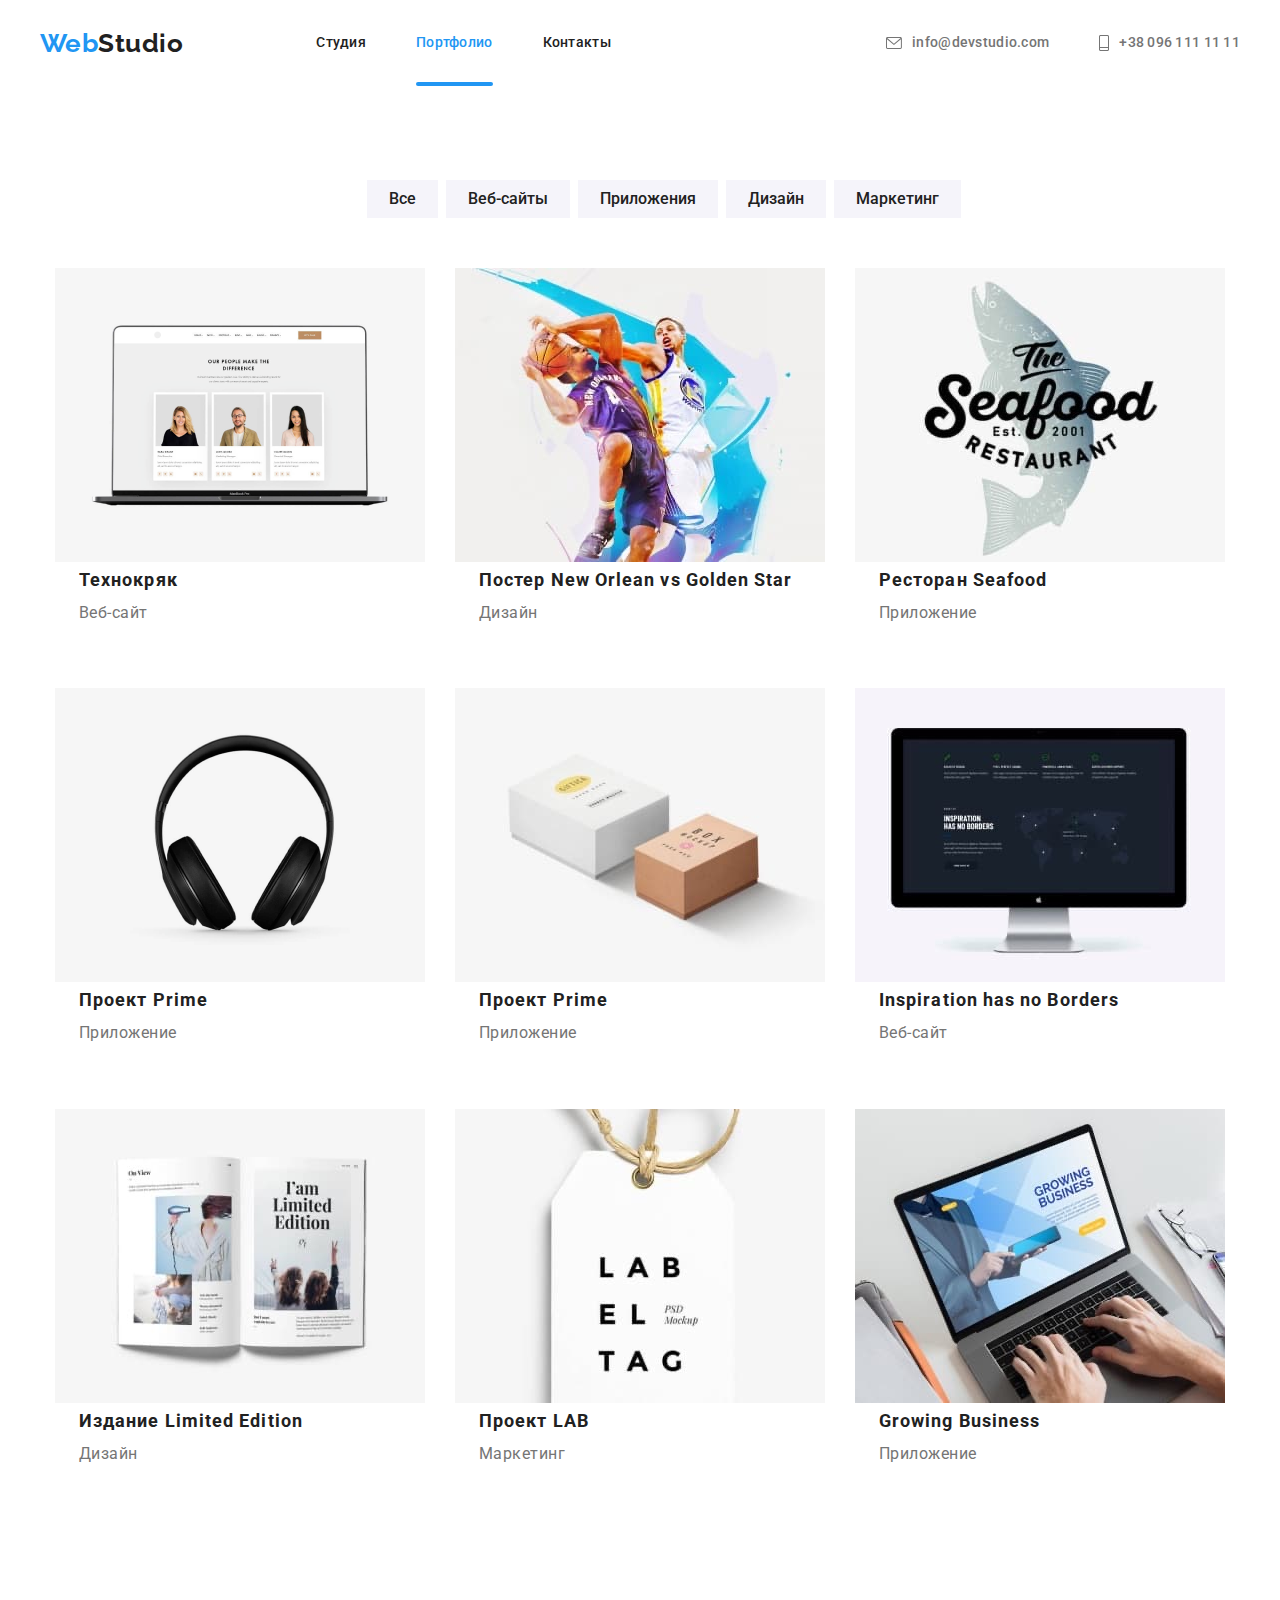
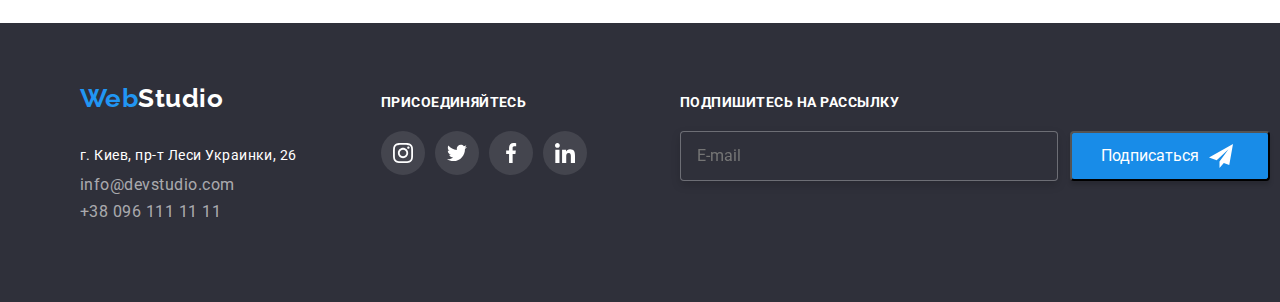
==== portfolio.html @ e6d057d1 "перенесла файлы предыдущей работы" ====
<!DOCTYPE html>
<html lang="ru">
  <head>
    <meta charset="UTF-8" />
    <meta name="viewport" content="width=device-width, initial-scale=1.0" />
    <title>Портфолио</title>
    <link
      href="https://fonts.googleapis.com/css2?family=Raleway&family=Roboto:wght@400;500;700;900&display=swap"
      rel="stylesheet"
    />
    <link rel="stylesheet" href="./css/normalize.css" />
    <link rel="stylesheet" href="./css/style.css" />
  </head>
  <body>
    <!-- Header -->
    <header class="page-header">
      <div class="conteiner">
        <nav class="flexbox">
          <a href="./index.html" class="logo"
            ><span class="logoblue">Web</span>Studio</a
          >
          <ul class="site-nav">
            <li class="item">
              <a class="link" href="./index.html">Студия</a>
            </li>
            <li class="item">
              <a class="link-current link" href="./portfolio.html">Портфолио</a>
            </li>
            <li class="item">
              <a class="link" href="">Контакты</a>
            </li>
          </ul>

          <address class="addres">
            <ul class="auth-nav">
              <li class="item">
                <a class="link-addres" href="mailto:info@devstudio.com"
                  ><svg class="icon-mail hover">
                    <use href="./img/symbol-defs.svg#icon-hover"></use></svg
                  >info@devstudio.com</a
                >
              </li>
              <li class="item">
                <a class="link-addres" href="tel:+38-096-111-11-11"
                  ><svg class="icon-phone hover">
                    <use
                      href="./img/symbol-defs.svg#icon-smartphone"
                    ></use></svg
                  >+38 096 111 11 11</a
                >
              </li>
            </ul>
          </address>
        </nav>
      </div>
    </header>
    <!-- container projeck -->

    <main>
      <section class="button-pad">
        <div class="conteiner">
          <ul class="button">
            <li class="item-btn">
              <button type="button" class="btn">Все</button>
            </li>
            <li class="item-btn">
              <button type="button" class="btn">Веб-сайты</button>
            </li>
            <li class="item-btn">
              <button type="button" class="btn">Приложения</button>
            </li>
            <li class="item-btn">
              <button type="button" class="btn">Дизайн</button>
            </li>
            <li class="item-btn">
              <button type="button" class="btn">Маркетинг</button>
            </li>
          </ul>
        </div>
      </section>

      <section class="conteiner-box">
        <ul class="features">
          <li class="item-box">
            <a href="./index.html ">
              <article class="poster-link">
                <div class="poster__overlay">
                  <img src="./img/Tehnokriak2.png" width="370" alt="Ноутбук" />
                  <div class="text-overlay">
                    <p class="text-hover-portfolio">
                      Технокряк это современная площадка распространения
                      коронавируса. Компании используют эту платформу для
                      цифрового шпионажа и атак на защищённые сервера
                      конкурентов.
                    </p>
                  </div>
                </div>
                <div class="features-tex">
                  <h4 class="poster">Технокряк</h4>
                  <p class="poster-name">Веб-сайт</p>
                </div>
              </article>
            </a>
          </li>

          <li class="item-box">
            <a href="./index.html ">
              <article class="poster-link">
                <div class="poster__overlay">
                  <img
                    src="./img/game2.jpeg"
                    width="370"
                    alt="Два парня играют в баскетбол"
                  />
                  <div class="text-overlay">
                    <p class="text-hover-portfolio">
                      Технокряк это современная площадка распространения
                      коронавируса. Компании используют эту платформу для
                      цифрового шпионажа и атак на защищённые сервера
                      конкурентов.
                    </p>
                  </div>
                </div>
                <div class="features-tex">
                  <h4 class="poster">Постер New Orlean vs Golden Star</h4>
                  <p class="poster-name">Дизайн</p>
                </div>
              </article>
            </a>
          </li>

          <li class="item-box">
            <a href="./index.html ">
              <article class="poster-link">
                <div class="poster__overlay">
                  <img
                    src="./img/seafood2.jpeg"
                    width="370"
                    alt="Логотип ресторана Seafood"
                  />
                  <div class="text-overlay">
                    <p class="text-hover-portfolio">
                      Технокряк это современная площадка распространения
                      коронавируса. Компании используют эту платформу для
                      цифрового шпионажа и атак на защищённые сервера
                      конкурентов.
                    </p>
                  </div>
                </div>
                <div class="features-tex">
                  <h4 class="poster">Ресторан Seafood</h4>
                  <p class="poster-name">Приложение</p>
                </div>
              </article>
            </a>
          </li>

          <li class="item-box">
            <a href="./index.html ">
              <article class="poster-link">
                <div class="poster__overlay">
                  <img src="./img/prime2.png" width="370" alt="Наушники" />
                  <div class="text-overlay">
                    <p class="text-hover-portfolio">
                      Технокряк это современная площадка распространения
                      коронавируса. Компании используют эту платформу для
                      цифрового шпионажа и атак на защищённые сервера
                      конкурентов.
                    </p>
                  </div>
                </div>
                <div class="features-tex">
                  <h4 class="poster">Проект Prime</h4>
                  <p class="poster-name">Приложение</p>
                </div>
              </article>
            </a>
          </li>

          <li class="item-box">
            <a href="./index.html ">
              <article class="poster-link">
                <div class="poster__overlay">
                  <img src="./img/boxes2.jpeg" width="370" alt="Коробки" />
                  <div class="text-overlay">
                    <p class="text-hover-portfolio">
                      Технокряк это современная площадка распространения
                      коронавируса. Компании используют эту платформу для
                      цифрового шпионажа и атак на защищённые сервера
                      конкурентов.
                    </p>
                  </div>
                </div>
                <div class="features-tex">
                  <h4 class="poster">Проект Prime</h4>
                  <p class="poster-name">Приложение</p>
                </div>
              </article>
            </a>
          </li>

          <li class="item-box">
            <a href="./index.html ">
              <article class="poster-link">
                <div class="poster__overlay">
                  <img src="./img/comp2.jpeg" width="370" alt="Монитор" />
                  <div class="text-overlay">
                    <p class="text-hover-portfolio">
                      Технокряк это современная площадка распространения
                      коронавируса. Компании используют эту платформу для
                      цифрового шпионажа и атак на защищённые сервера
                      конкурентов.
                    </p>
                  </div>
                </div>
                <div class="features-tex">
                  <h4 class="poster">Inspiration has no Borders</h4>
                  <p class="poster-name">Веб-сайт</p>
                </div>
              </article>
            </a>
          </li>

          <li class="item-box">
            <a href="./index.html ">
              <article class="poster-link">
                <div class="poster__overlay">
                  <img src="./img/books2.jpeg" width="370" alt="Журнал" />
                  <div class="text-overlay">
                    <p class="text-hover-portfolio">
                      Технокряк это современная площадка распространения
                      коронавируса. Компании используют эту платформу для
                      цифрового шпионажа и атак на защищённые сервера
                      конкурентов.
                    </p>
                  </div>
                </div>
                <div class="features-tex">
                  <h4 class="poster">Издание Limited Edition</h4>
                  <p class="poster-name">Дизайн</p>
                </div>
              </article>
            </a>
          </li>

          <li class="item-box">
            <a href="./index.html ">
              <article class="poster-link">
                <div class="poster__overlay">
                  <img src="./img/labe2.jpeg" width="370" alt="Лейба" />
                  <div class="text-overlay">
                    <p class="text-hover-portfolio">
                      Технокряк это современная площадка распространения
                      коронавируса. Компании используют эту платформу для
                      цифрового шпионажа и атак на защищённые сервера
                      конкурентов.
                    </p>
                  </div>
                </div>
                <div class="features-tex">
                  <h4 class="poster">Проект LAB</h4>
                  <p class="poster-name">Маркетинг</p>
                </div>
              </article>
            </a>
          </li>

          <li class="item-box">
            <a href="./index.html ">
              <article class="poster-link">
                <div class="poster__overlay">
                  <img
                    src="./img/noute2.jpeg"
                    width="370"
                    alt="Человек работает на ноутбуке"
                  />
                  <div class="text-overlay">
                    <p class="text-hover-portfolio">
                      Технокряк это современная площадка распространения
                      коронавируса. Компании используют эту платформу для
                      цифрового шпионажа и атак на защищённые сервера
                      конкурентов.
                    </p>
                  </div>
                </div>
                <div class="features-tex">
                  <h4 class="poster">Growing Business</h4>
                  <p class="poster-name">Приложение</p>
                </div>
              </article>
            </a>
          </li>
        </ul>
      </section>
    </main>
  <!-- Footer -->
  <footer class="background-footer">
    <div class="conteiner footer-flexbox">
      <div class="footer-maps">
        <address class="adress-maps">
          <ul class="contaks">
            <li class="info">
              <a href="./index.html" class="logo norm"
                ><span class="logoblue">Web</span
                ><span class="logowhait">Studio</span>
              </a>
            </li>
            <li class="info-footer">г. Киев, пр-т Леси Украинки, 26</li>
            <li class="info">
              <a class="alfa" href="mailto:info@devstudio.com"
                >info@devstudio.com</a
              >
            </li>
            <li class="info">
              <a class="alfa" href="tel:+38-096-111-11-11"
                >+38 096 111 11 11</a
              >
            </li>
          </ul>
        </address>
      </div>

      <div class="footer-icon">
        <h3 class="title title-icon">присоединяйтесь</h3>
        <ul class="icon-svg">
          <!-- Instagram -->
          <li class="icon-svg-list">
            <a
              class="icon-set footer-icon-set"
              href="#"
              aria-label="Instagram icon"
            >
              <svg class="link-svg footer-link-svg">
                <use href="./img/symbol-defs.svg#icon-instagram"></use>
              </svg>
            </a>
          </li>
          <!-- Twitter -->
          <li class="icon-svg-list">
            <a
              class="icon-set footer-icon-set"
              href="#"
              aria-label="twitter icon"
            >
              <svg class="link-svg footer-link-svg">
                <use href="./img/symbol-defs.svg#icon-twitter"></use>
              </svg>
            </a>
          </li>
          <!-- facebook -->
          <li class="icon-svg-list">
            <a
              class="icon-set footer-icon-set"
              href="#"
              aria-label="twitter icon"
            >
              <svg class="link-svg footer-link-svg">
                <use href="./img/symbol-defs.svg#icon-facebook"></use>
              </svg>
            </a>
          </li>
          <!-- linkedin -->
          <li class="icon-svg-list">
            <a
              class="icon-set footer-icon-set"
              href="#"
              aria-label="twitter icon"
            >
              <svg class="link-svg footer-link-svg">
                <use href="./img/symbol-defs.svg#icon-linkedin"></use>
              </svg>
            </a>
          </li>
        </ul>
      </div>

     <!--form footer --> 

      <form class=" js-speaker-form">
        <label for="mail-footer">
          <b class="footer-mail-text">Подпишитесь на рассылку</b>
        </label>
        <div class="form-footer">
          <input
            class="mail-footer"
            type="email"
            id="mail-footer"
            name="mail"
            placeholder="E-mail"
          />

          <button type="submit" class=" button-form">
            Подписаться
            <svg class="icon-telega">
              <use href="./img/symbol-defs-tel.svg#icon-icon-telegram"></use>
            </svg>
          </button>
        </div>
      </form>
    </div>
  </footer>
    
  </body>
</html>
---- css/style.css ----
:root {
  --primary-text-color: #212121;
  --title-text-color: #757575;
  --accent-color: #2196f3;
  --white-text-color: #ffffff;
  --hero-color: #2f303a;
  --alfa-color: rgba(255, 255, 255, 0.6);
  --comand-color: #f5f4fa;
  --button-partfolio-colot: #f5f4fa;
  --background-item: #f5f4fa;
  --color-icon: #afb1b8;
  --hover-partfolio: rgba(0, 0, 0, 0.12), 0px 4px 4px rgba(0, 0, 0, 0.06),
    1px 4px 6px rgba(0, 0, 0, 0.16);
}

ul {
  list-style: none;
  text-decoration: none;
  margin-top: 0;
  margin-bottom: 0;
}

/* цвет основного цвета #212121 */
/* вторичный цвет текста #757575 */
/* белый  #ffffff*/
/* акцент #2196F3 */
/* вторичный цвет фона #2F303A */
/* вторичный цвет фона2 #F5F4FA */

body {
  background-color: var(--white-text-color);
  color: var(--primary-text-color);

  font-family: Roboto, sans-serif;
  letter-spacing: 0.03em;
}

img {
  display: block;
  max-width: 100%;
  height: auto;
}

/* my conteiner */
.conteiner {
  margin-left: auto;
  margin-right: auto;
  width: 1200px;
  padding-left: 15px;
  padding-right: 15px;
}

/* header */

.flexbox {
  display: flex;
  align-items: center;
}

/* logo */
.logo {
  color: var(--primary-text-color);

  font-family: Raleway, cursive;
  font-weight: 700;
  text-decoration: none;
  font-size: 26px;
  line-height: 1.19;
}

.logoblue {
  color: var(--accent-color);
}

/* site-nav */
.site-nav {
  display: flex;
  margin-left: 93px;
}
.link::after {
  content: "";

  position: absolute;
  left: 0;
  bottom: 0;
  opacity: 0;

  display: block;
  width: 100%;
  height: 4px;
  background-color: var(--accent-color);
  border-radius: 2px;
  transition: 250ms cubic-bezier(0.4, 0, 0.2, 1);
}

.link:hover::after,
.link:focus::after {
  opacity: 1;
}

.link-current.link::after {
  opacity: 1;
}

.site-nav .item:not(:last-child) {
  margin-right: 50px;
}

.site-nav .link {
  display: block;
  padding-top: 35px;
  padding-bottom: 35px;

  position: relative;

  color: var(--primary-text-color);

  text-decoration: none;
  font-family: inherit;
  font-weight: 500;
  font-size: 14px;
  line-height: 1.14;
  letter-spacing: 0.02em;

  transition: 250ms cubic-bezier(0.4, 0, 0.2, 1);
}

.site-nav .link:hover,
.site-nav .link:focus {
  color: var(--accent-color);
}

.site-nav .link-current {
  color: var(--accent-color);

  text-decoration: none;
  display: inline-block;
}

/* addres */

.addres .link-addres {
  color: var(--title-text-color);
  display: flex;

  text-decoration: none;
  font-weight: 500;
  font-size: 14px;
  line-height: 1.14;
  letter-spacing: 0.02em;
  font-style: normal;

  transition: 250ms cubic-bezier(0.4, 0, 0.2, 1);
}

.link-addres {
  display: flex;
  align-items: center;
}
.icon-mail {
  width: 16px;
  height: 12px;

  margin-right: 10px;

  fill: currentColor;
}
.icon-phone {
  width: 10px;
  height: 16px;

  margin-right: 10px;

  fill: currentColor;
}

.link-addres:hover,
.link-addres:focus {
  color: var(--accent-color);
}

.link-addres:hover .hover {
  fill: var(--accent-color);
}
.link-addres:hover .icon-phone {
  fill: var(--accent-color);
}

.addres {
  margin-left: auto;
}

/* auth nav */

.auth-nav {
  display: flex;
}

.auth-nav .item + .item {
  margin-left: 50px;
}

.section-title {
  color: var(--primary-text-color);
}

.section {
  margin-bottom: 94px;
}

.section.no-padding {
  padding-top: 0px;
  padding-bottom: 0px;
}

.features {
  width: 1170px;
  margin-left: auto;
  margin-right: auto;
}

.features-item {
  display: flex;
}
.features-item .item {
  width: 270px;
}
.features-item .item-icon:not(:last-child) {
  margin-right: 30px;
}

.item-icon .icon-delivery {
  display: flex;
  align-items: center;
  justify-content: center;

  background-color: var(--background-item);
  width: 100%;
  height: 120px;
  margin-bottom: 30px;
}
.icon-size {
  width: 65.32px;
  height: 70px;
}

.features {
  display: flex;
  flex-wrap: wrap;
  padding: 0;
}
/* Формула calc */

.features .item-box {
  width: calc((100% - 60px) / 3);
  margin-right: 30px;
  margin-bottom: 30px;
}

.item-box:nth-child(3n) {
  margin-right: 0px;
}

.poster-name {
  margin-top: 0px;
  margin-bottom: 0px;
  color: var(--primary-text-color);
  font-weight: 400;
  font-size: 16px;
  line-height: 1.88;
  letter-spacing: 0.03em;
}

.poster-name:nth-last-child(-n + 3),
.item-box:nth-last-child(-n + 3) {
  margin-bottom: 30px;
}

.item-box:hover {
  box-shadow: 0px 1px 1px rgba(0, 0, 0, 0.12), 0px 4px 4px rgba(0, 0, 0, 0.06),
    1px 4px 6px rgba(0, 0, 0, 0.16);
}

.features .title {
  color: var(--primary-text-color);
}

/* Описание компании */

.work-list-title {
  position: absolute;
  width: 100%;
  bottom: 0%;

  margin-top: 0px;
  margin-bottom: 0px;
  padding-top: 27px;
  padding-bottom: 27px;

  color: var(--white-text-color);
  background-color: rgba(47, 48, 58, 0.8);
  font-weight: 700;
  font-size: 14px;
  line-height: 1.14;
  text-align: center;
  letter-spacing: 0.03em;
  text-transform: uppercase;
}

.project-group {
  position: relative;
}

.conteiner-work {
  display: flex;
  flex-wrap: wrap;
}
.work-list {
  width: calc((100% - 60px) / 3);
  margin-right: 30px;
}
.work-list:nth-child(3n) {
  margin-right: 0px;
}

.people {
  display: flex;
  justify-content: center;
}
.working {
  text-align: center;
  padding-bottom: 30px;
  background-color: var(--white-text-color);

  box-shadow: 0px 1px 3px rgba(0, 0, 0, 0.12), 0px 1px 1px rgba(0, 0, 0, 0.14),
    0px 2px 1px rgba(0, 0, 0, 0.2);
  border-radius: 0px 0px 4px 4px;
}
.working:not(:last-child) {
  margin-right: 30px;
}

.icon-svg {
  display: flex;
  justify-content: center;
  padding-left: 0;

  transition: 250ms cubic-bezier(0.4, 0, 0.2, 1);
}
.icon-svg:not(:last-child) {
  margin-right: 10px;
}

.link-svg {
  fill: var(--color-icon);
  width: 20px;
  height: 20px;

  transition: 250ms cubic-bezier(0.4, 0, 0.2, 1);
}
.icon-set {
  width: 44px;
  height: 44px;
  border-radius: 50%;
  display: flex;
  justify-content: center;
  align-items: center;

  transition: 250ms cubic-bezier(0.4, 0, 0.2, 1);
}

.icon-set:hover,
.icon-set:focus {
  background-color: var(--accent-color);
}

.icon-set:hover .link-svg,
.icon-set:focus .link-svg {
  fill: var(--white-text-color);
}

.section-comand {
  font-size: 36px;
  line-height: 1.17;

  letter-spacing: 0.03em;
  margin-top: 0px;
  margin-bottom: 50px;
}
.title {
  font-style: normal;
  font-weight: 700;
  font-size: 36px;
  line-height: 1.17;
  text-align: center;
  margin-top: 0;
  margin-bottom: 50px;
  margin-left: auto;
  margin-right: auto;
}

.title-features {
  font-weight: 700;
  font-size: 16px;
  line-height: 16px;
  letter-spacing: 1.14;
  text-transform: uppercase;
  margin-top: 0px;
  margin-bottom: 10px;
}

.text {
  color: var(--title-text-color);
  font-family: Roboto;
  font-size: 14px;
  line-height: 1.71;
  letter-spacing: 0.03em;
  margin-top: 0px;
}
/* work peple */
.title-name {
  color: var(--primary-text-color);
  font-weight: 500;
  margin-top: 0px;
  margin-bottom: 10px;
  padding-top: 30px;

  font-size: 16px;
  line-height: 1.18;
  letter-spacing: 0.03em;
}
.text-work {
  color: var(--title-text-color);
  margin-top: 0px;
  margin-top: 0;
  margin-bottom: 16px;
  font-size: 16px;
  font-weight: 400;
  line-height: 1.19;
  letter-spacing: 0.03em;
}

.title-name .text-work {
  font-size: 16px;
  line-height: 1.19;
  text-align: center;
  letter-spacing: 0.03em;
}
/* portfolio poster */
.poster {
  margin-top: 0;
  margin-bottom: 0;

  color: var(--primary-text-color);

  font-weight: 700;
  font-size: 18px;
  line-height: 2;
  letter-spacing: 0.06em;
}
.poster-name {
  margin-top: 0;
  margin-bottom: 30px;

  color: var(--title-text-color);

  font-size: 16px;
  line-height: 1.9;
  letter-spacing: 0.03em;
}

/* button */
.button-pad {
  padding-top: 94px;
  padding-bottom: 50px;

  border: none;
}
.button-text {
  align-items: center;
  border-radius: 4px;
  padding: 10px 32px;

  background-color: var(--accent-color);
  color: var(--white-text-color);

  font-family: inherit;
  font-weight: 700;
  font-size: 16px;
  line-height: 1.88;
}

.alfa {
  color: var(--alfa-color);
  text-decoration: none;
}

.hero {
  margin-top: 0px;
  margin-bottom: 94px;

  padding-top: 200px;
  padding-bottom: 200px;

  background-color: var(--hero-color);

  background-image: linear-gradient(
      rgba(47, 48, 58, 0.4),
      rgba(47, 48, 58, 0.4)
    ),
    url(../img/work.jpeg);

  background-repeat: no-repeat;
  background-size: cover;
  background-position: center;

  text-align: center;
}

.hero-mane {
  margin-top: 0;
  margin-bottom: 30;

  color: var(--white-text-color);

  font-weight: 900;
  font-size: 44px;
  line-height: 1.36;
  text-align: center;
  text-transform: uppercase;
}
/* Модальное окно */

.backdrop {
  position: fixed;
  top: 0;
  left: 0;
  width: 100%;
  height: 100%;
  background-color: rgba(0, 0, 0, 0.2);
  transition: 250ms cubic-bezier(0.4, 0, 0.2, 1);
}

.backdrop.is-hidden {
  opacity: 0;
  pointer-events: none;
}

.modal {
  position: absolute;
  min-width: 528px;
  min-height: 589px;
  transform: translate(-50%, -50%) scale(1);
  left: 50%;
  top: 50%;
  

  background: var(--white-text-color);
  box-shadow: 0px 1px 3px rgba(0, 0, 0, 0.12), 0px 1px 1px rgba(0, 0, 0, 0.14),
    0px 2px 1px rgba(0, 0, 0, 0.2);
  border-radius: 4px;
  transition: transform 250ms cubic-bezier(0.4, 0, 0.2, 1);
}

.close-button {
  position: absolute;
  width: 30px;
  height: 30px;
  display: flex;
  align-items: center;
    justify-content: center;
  top: 8px;
  right: 8px;
  background: var(--white-text-color);
  border: 1px solid var(--primary-text-color);
  border-radius: 50%;
}

.icon-name-form {
  transition: fill 250ms cubic-bezier(0.4, 0, 0.2, 1);
   
  position: absolute;
  top: 50%;
  transform: translateY(-25%);
  display: inline-block;
  left: 13.5px;
 
 
  

  width: 18px;
  height: 18px;
  fill: var(--primary-text-color);
  
}

.form{
  margin: 40px;
  width: 448px;
  
}

.form-text{
  display: block;
  text-align: center;
  margin-bottom: 12px;
  font-size: 20px;
  font-weight: 700;
  line-height: 1.15;
  color: var(--primary-text-color);
  width: 448px;
}

.form-field {
  position: relative;
  display: flex;
  flex-direction: column;
  
  
}


.form-input { 
  margin-bottom: 10px;
  padding-left: 42px;
  border: 1px solid rgba(33, 33, 33, 0.2);
  border-radius: 4px;
  height: 36px;
  transition: border-color var(--color-icon);
  outline: none;
  width: 402px;
  
  resize: none;
  
}


.form-label{
font-size: 12px;
line-height: 1.17;
margin-bottom: 4px;
letter-spacing: 0.01em;

color: var(--title-text-color);
}



.form-field input::placeholder {
  font-size: 14px;
  line-height: 1.14;
  letter-spacing: 0.01em;
  color: rgba(117, 117, 117, 0.5);
}

.form-input:focus{
  border-color: var(--accent-color);

}

.form-input:focus ~ .icon-name-form {
  fill: var(--accent-color);
}

.form-input:focus,
.form-comment:focus{
  border-color:var(--accent-color);
}

.form-comment{
  width: 428px;
  margin-bottom: 25px;
  padding-left: 16px;
  padding-top: 12px;
  
  height: 104px;

  border: 1px solid rgba(33, 33, 33, 0.2);
  border-radius: 4px;
  resize: none;
  outline: none;
  transition: border-color var(--transition);
}

.close-button-hover {
  width: 18px;
  height: 17px;
  
}
.close-button-hover {
  fill: #000000;
  transition-property: fill;
  transition: 250ms cubic-bezier(0.4, 0, 0.2, 1);
}

.close-button:focus svg,
.close-button:hover svg {
  fill: var(--accent-color);
}
.form-button{
  width: 200px;
  height: 50px;
  margin-left: 50%;
  transform: translateX(-50%);

  border: none;
  font-weight: 700;
  font-size: 16px;
  line-height: 1.87;
  text-align: center;
  letter-spacing: 0.06em;
  color: var(--white-text-color);
  background: var(--accent-color);
  box-shadow: 0px 4px 4px rgba(0, 0, 0, 0.15);
  border-radius: 4px;
  cursor: pointer;

}

.checkbox{
  /* -webkit-appearance: none;
  -moz-appearance: none;
  appearance: none; */

  position: absolute;
  width: 1px;
  height: 1px;
  margin: -1px;
  border: 0;
  padding: 0;
  clip: rect(0 0 0 0);
  overflow: hidden;
  

}

.form-checkbox{
 display: flex;
 margin-bottom: 30px;
 
 align-items: center;
}

.checkbox{
  width: 16px;
  height:  15px;
}

.checkbox-icon{

  width: 12px;
  height: 11px;
  margin-right: 7px;
  margin-left: 14px;

  border: 2px solid var(--primary-text-color);
  border-radius: 4px;
  
}

.checkbox:checked + .checkbox-icon {
  border-color: var(--accent-color);
  background-color: var(--accent-color);
  background-image: url(../img/icon-check.svg);
  background-origin: border-box;
  
}

.text-checkbox{
  font-size: 14px;
  line-height: 1.71;
}

/* Команда */
.section-comand {
  background-color: var(--comand-color);
  padding-top: 94px;
  padding-bottom: 94px;
}
.icon-client:not(:last-child) {
  margin-right: 30px;
}

.icon-hover-link {
  background-color: var(--white-text-color);
  display: flex;
  justify-content: center;
  align-items: center;
  width: 170px;
  height: 90px;
  border: 1px solid var(--color-icon);
  border-radius: 4px;

  transition: 250ms cubic-bezier(0.4, 0, 0.2, 1);
}
.icon-hover-link:hover,
.icon-hover-link:focus {
  border: 1px solid var(--accent-color);
}
.features-tex {
  margin-left: 24px;
}
.clients-icon {
  fill: var(--color-icon);
  transition: 250ms cubic-bezier(0.4, 0, 0.2, 1);
}

.icon-hover-link:hover .clients-icon {
  fill: var(--accent-color);
}

/* кнопки */

.button {
  display: flex;
  justify-content: center;

  transition: 250ms cubic-bezier(0.4, 0, 0.2, 1);
}

.button .item-btn {
  margin-left: 8px;
}

.btn:hover,
.btn:focus {
  background-color: var(--accent-color);
  color: var(--white-text-color);
}
.conteiner-box {
  padding-bottom: 94px;
}
.btn {
  padding-top: 6px;
  padding-bottom: 6px;
  padding-left: 22px;
  padding-right: 22px;
  border: none;

  font-weight: 500;
  font-size: 16px;
  line-height: 1.63;

  background-color: var(--button-partfolio-colot);
  color: var(--primary-text-color);
  transition: 250ms cubic-bezier(0.4, 0, 0.2, 1);
}

/* Old clients */

.blok-client {
  padding-top: 94px;
  padding-bottom: 94px;
}

/* footer */

.background-footer {
  background-color: var(--hero-color);
  padding-top: 60px;
  padding-bottom: 60px;
}
.footer-flexbox {
  display: flex;
  align-items: baseline;
}

.footer-maps {
  display: block;
  margin-right: 70px;
}

.adress-maps {
  margin-bottom: 20px;
  display: block;

  color: var(--white-text-color);

  font-style: normal;
}
.logowhait {
  color: var(--white-text-color);
}
.norm {
  display: inline-block;
  margin: 0;
  margin-bottom: 20px;
}
.info {
  display: block;
  margin-bottom: 9px;
}
.info-footer{
  font-size: 14px;
  line-height: 24px;
  
  margin-bottom: 9px;
  margin-top: 0;
}
.contaks{
  width: 231px;
}
.footer-icon {
  display: block;
  margin-right: 93px;
}

.footer-icon-set {
  background-color: rgba(255, 255, 255, 0.1);
}

.footer-link-svg {
  fill: var(--white-text-color);
}
.icon-svg-list:not(:last-child) {
  margin-right: 10px;
}

.form-checkbox a {
  margin-left: 3px;
  text-decoration-line:underline;
  color: var(--accent-color);
}

.title-icon {
  display: flex;
  align-items: baseline;

  font-size: 14px;
  line-height: 1.14;
  letter-spacing: 0.03em;
  text-transform: uppercase;

  color: var(--white-text-color);

  margin-top: 0;
  margin-bottom: 20px;
}

/* form footer */

.form-footer{
  display: flex;
  
}
.mail-footer{
  padding-left: 16px;
  margin-right: 12px;
  width: 358px;
  
  border: 1px solid rgba(255, 255, 255, 0.3);
  border-radius: 4px;
  filter: drop-shadow(0px 4px 4px rgba(0, 0, 0, 0.15));
  background-color: var(--hero-color);
  
}

.mail-footer ::placeholder {
  color: rgba(255, 255, 255, 0.6);;
}
.footer-mail-text{
  display: block;
  margin-bottom: 20px;
  color: var(--white-text-color);
  font-size: 14px;
  line-height: 1.14;
  text-transform: uppercase;
  
}
.icon-telega {
  width: 24px;
  height: 24px;
  margin-left: 10px;

  fill: var(--white-text-color);
}

.button-form{
  display: flex;
  align-items: center;
  margin: 0;
  padding-right: 28px;
  padding-left: 29px;
  
  width: 200px;
  height: 50px;

  background: #188CE8;
  color: var(--white-text-color);
  box-shadow: 0px 4px 4px rgba(0, 0, 0, 0.15);
  border-radius: 4px;
}


/* Poster overlay */

.poster__overlay {
  position: relative;
  overflow: hidden;
}

.item-box:hover,
.item-box:focus {
  box-shadow: 0px 1px 1px rgba(0, 0, 0, 0.12), 0px 4px 4px rgba(0, 0, 0, 0.06),
    1px 4px 6px rgba(0, 0, 0, 0.16);
}

.item-box:hover .text-overlay,
.item-box a:focus .text-overlay {
  transform: translateY(0%);
  transition: 250ms cubic-bezier(0.4, 0, 0.2, 1),
    box-shadow 250ms cubic-bezier(0.4, 0, 0.2, 1);
  opacity: 1;
}

.text-overlay {
  position: absolute;
  top: 0;
  left: 0;
  width: 100%;
  height: 100%;
  color: var(--white-text-color);
  background-color: rgba(33, 150, 243, 0.9);
  transform: translateY(100%);
  opacity: 0;
}
.text-hover-portfolio {
  margin-top: 0px;
  margin-bottom: 0px;
  padding-top: 63px;
  padding-right: 24px;
  padding-bottom: 63px;
  padding-left: 24px;

  color: var(--white-text-color);
  font-weight: 400;
  font-size: 18px;
  line-height: 1.56;
  letter-spacing: 0.03em;
}
.text-overlay {
  position: absolute;
  top: 0;
  left: 0;
  width: 100%;
  height: 100%;

  background-color: rgba(33, 150, 243, 0.9);
  opacity: 0;
  transform: translateY(50%);
  transition: 250ms cubic-bezier(0.4, 0, 0.2, 1);
}

.features .link:hover .text-hover-portfolio {
  opacity: 1;
}

a {
  list-style: none;
  text-decoration: none;
}
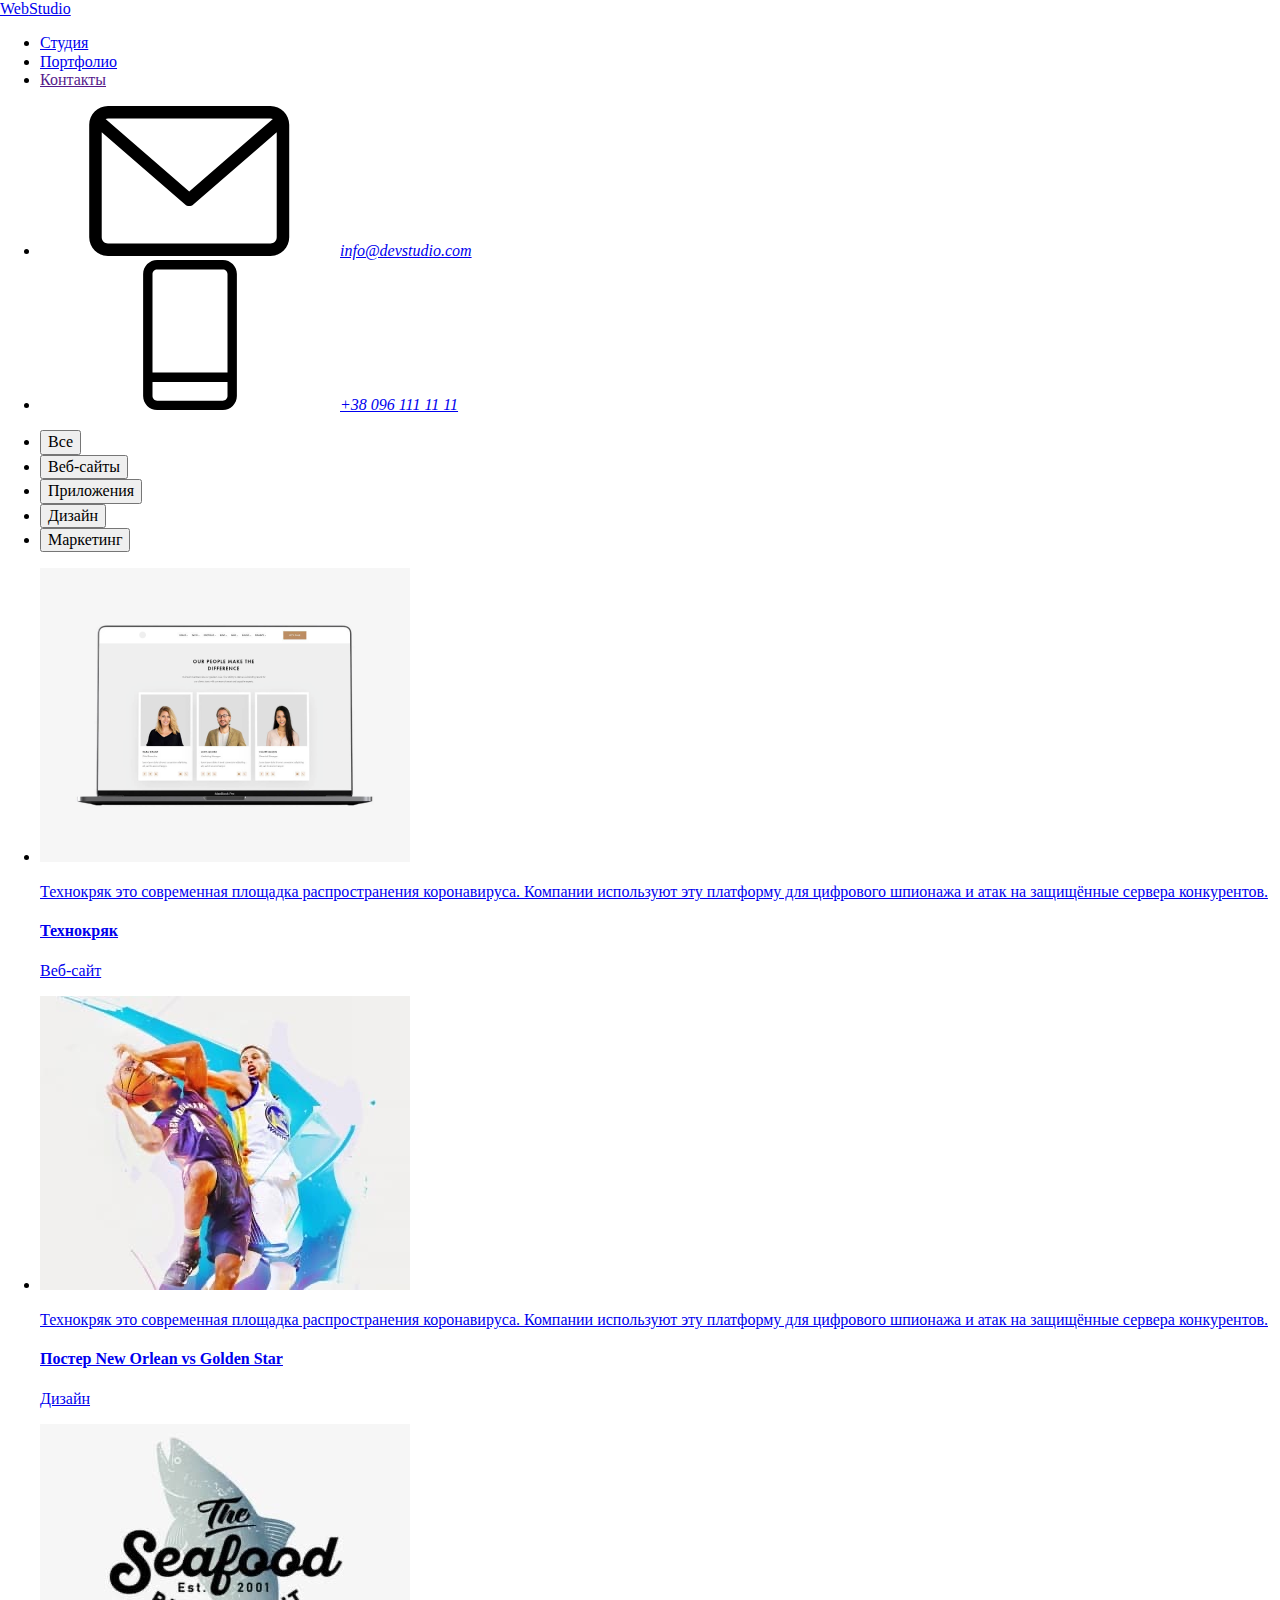
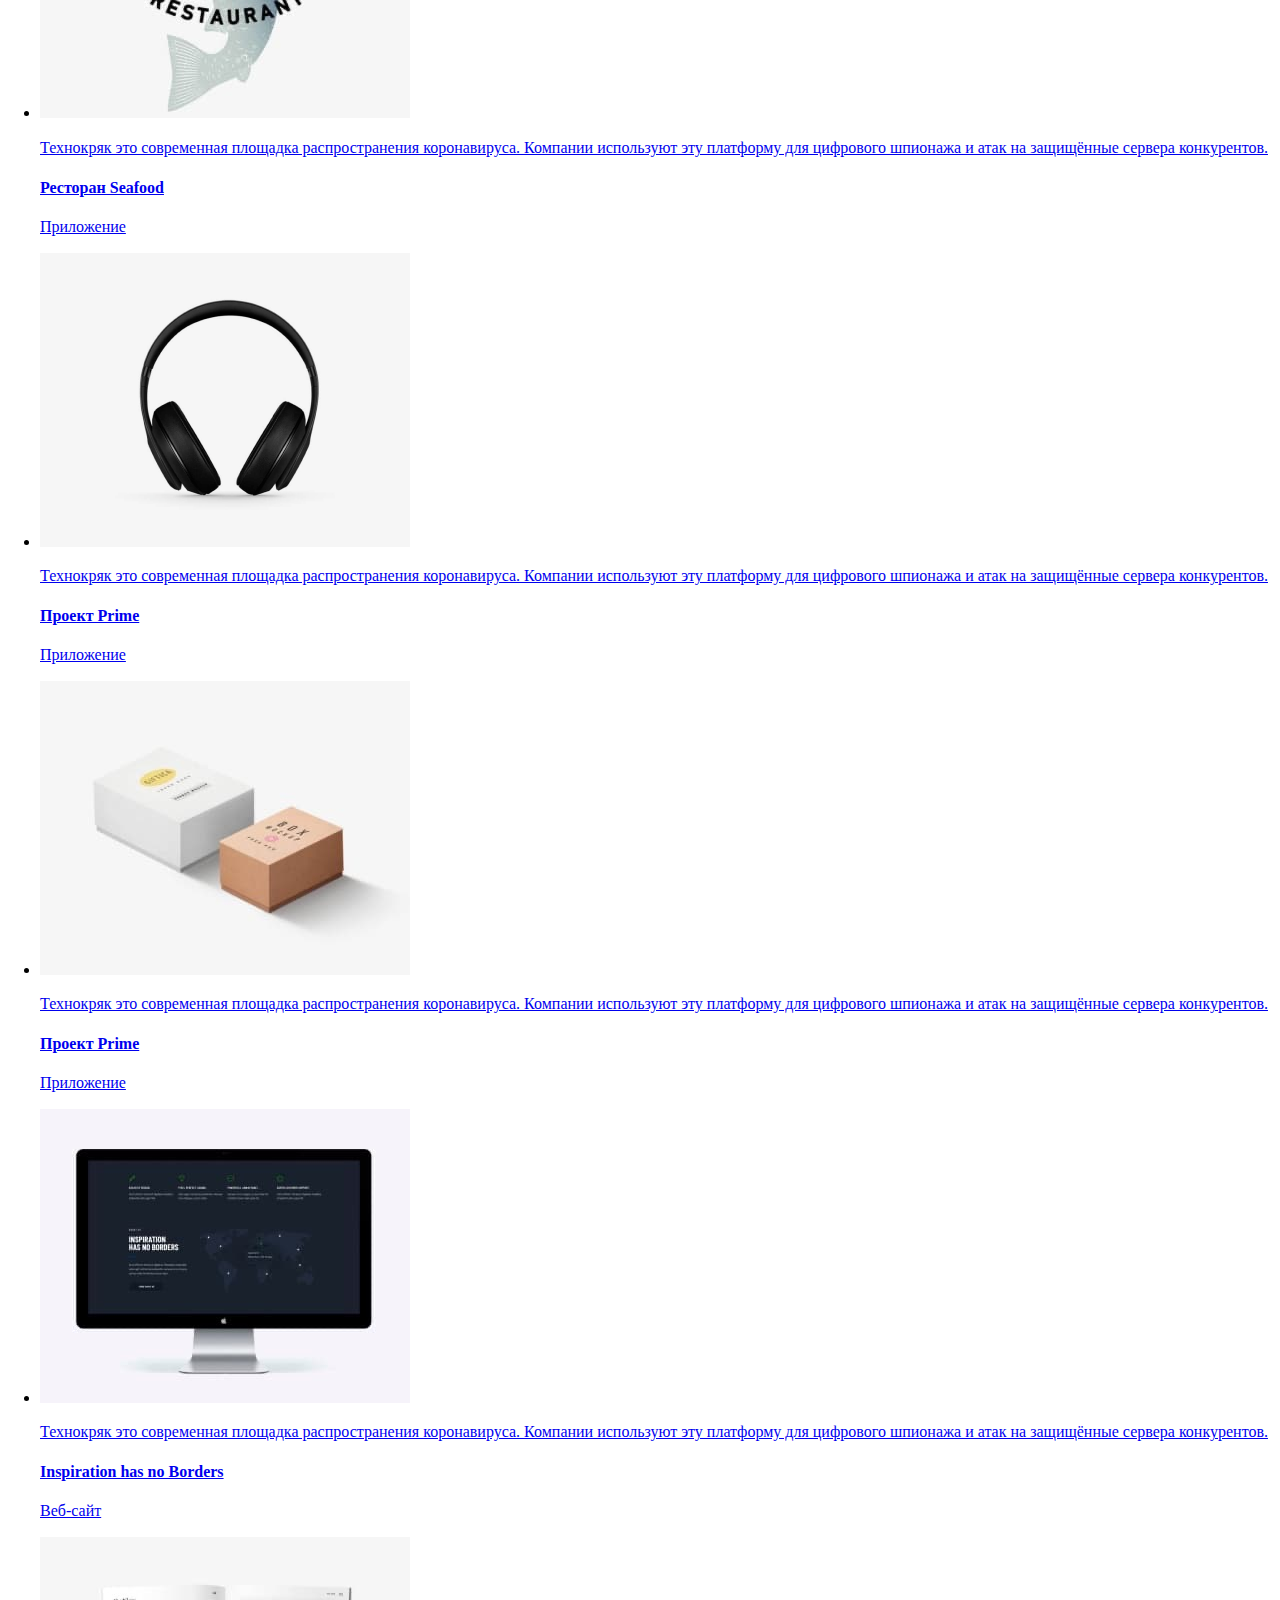
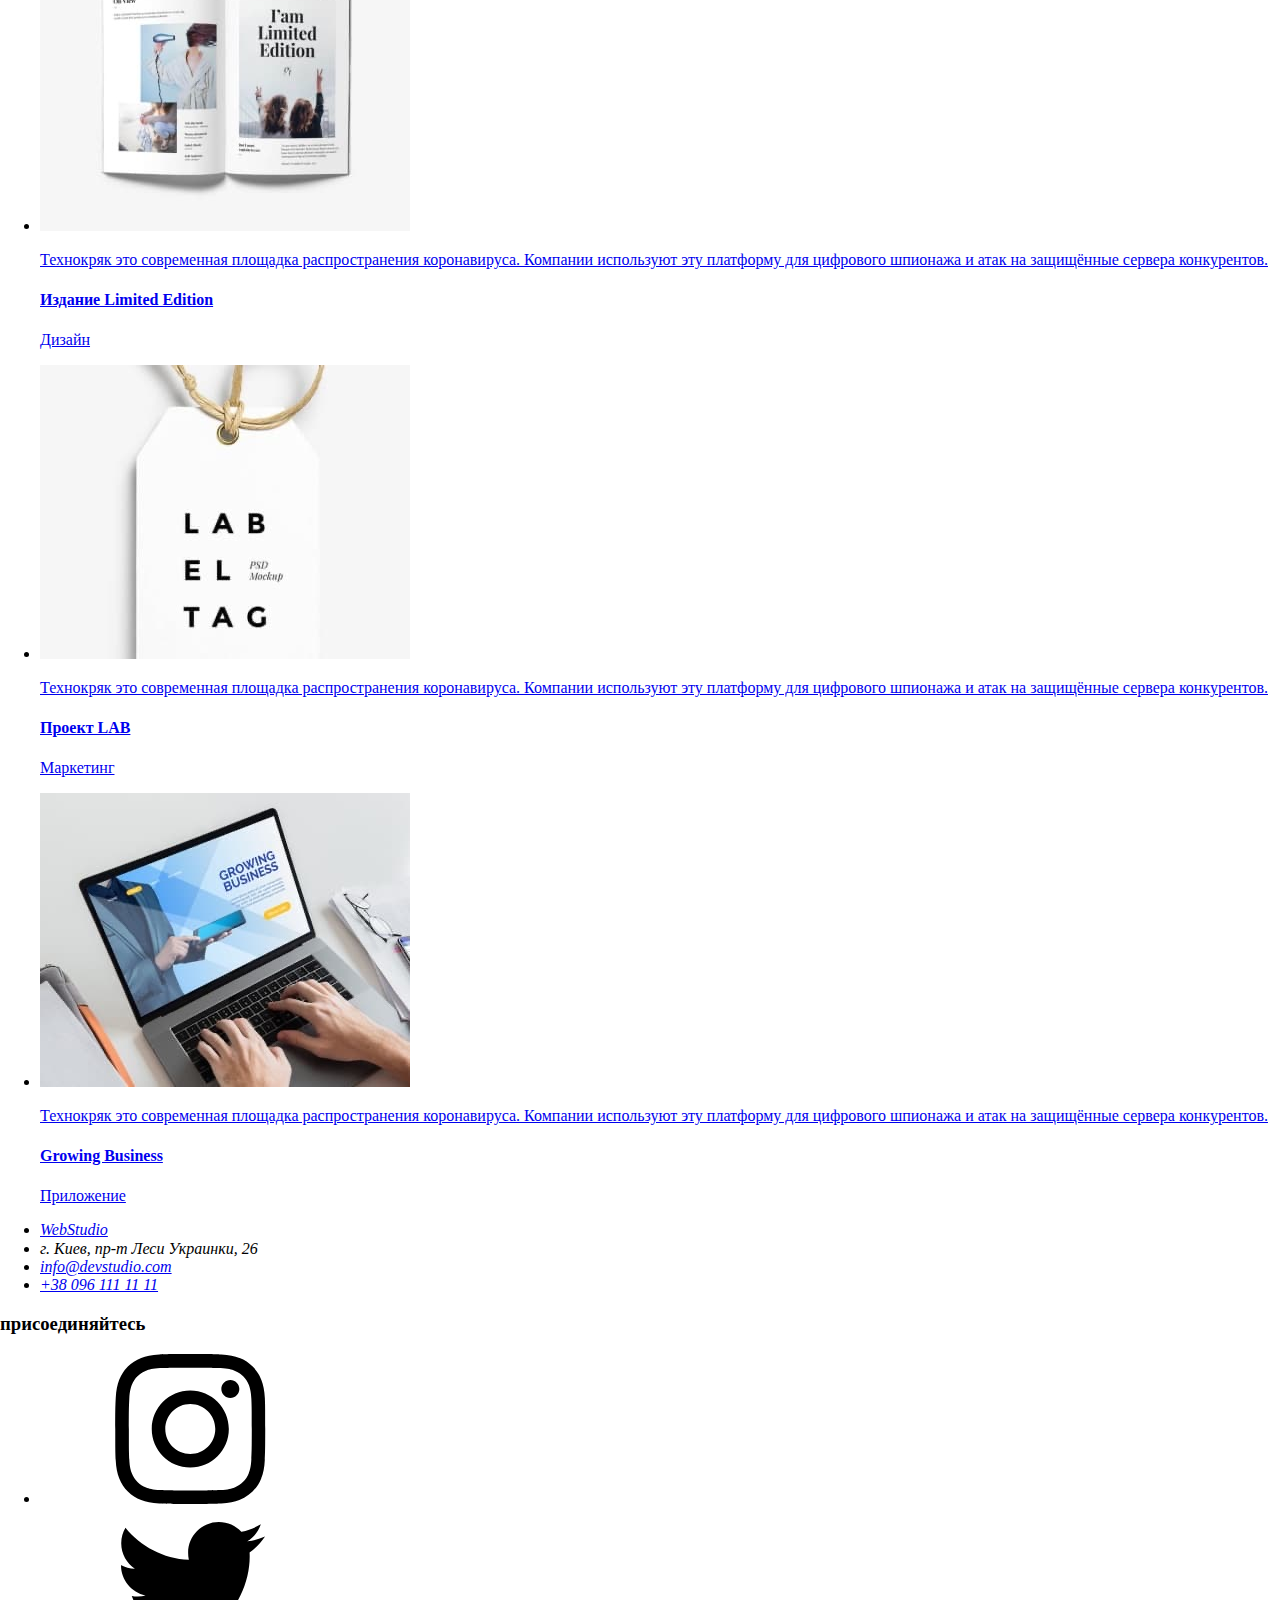
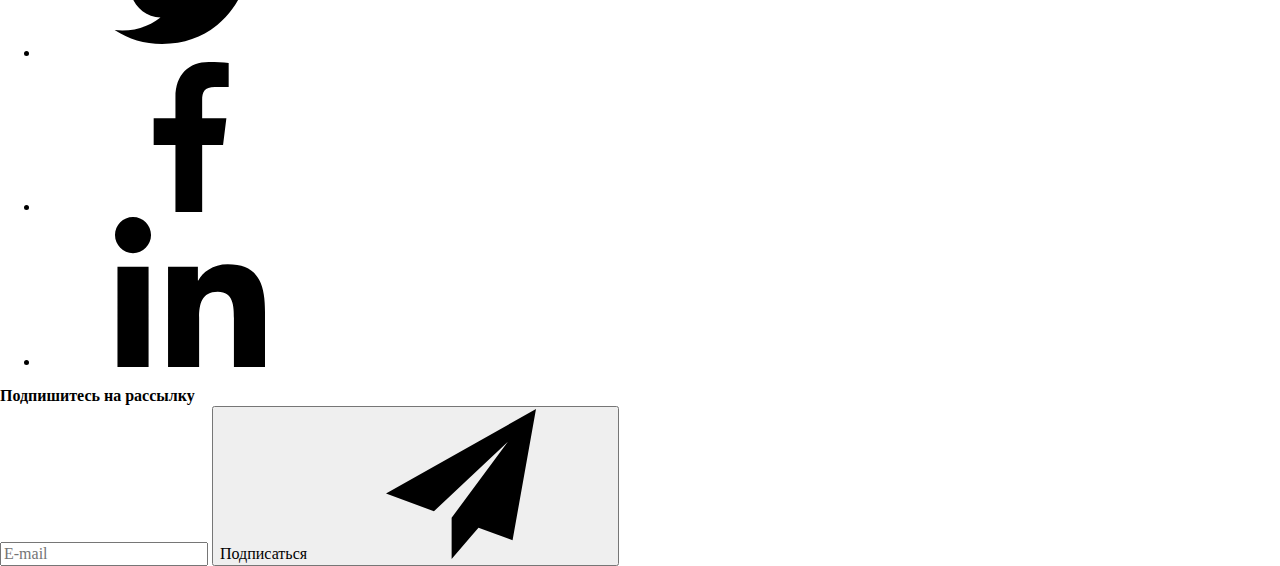
==== commit 040a3e97: "sass" ====
--- a/portfolio.html
+++ b/portfolio.html
@@ -10,6 +10,7 @@
     />
     <link rel="stylesheet" href="./css/normalize.css" />
     <link rel="stylesheet" href="./css/style.css" />
+    <link rel="stylesheet" href="./dist/css/main.min.css" />
   </head>
   <body>
     <!-- Header -->
--- a/css/style.css
+++ b/css/style.css
@@ -1,4 +1,4 @@
-:root {
+/* :root {
   --primary-text-color: #212121;
   --title-text-color: #757575;
   --accent-color: #2196f3;
@@ -11,14 +11,14 @@
   --color-icon: #afb1b8;
   --hover-partfolio: rgba(0, 0, 0, 0.12), 0px 4px 4px rgba(0, 0, 0, 0.06),
     1px 4px 6px rgba(0, 0, 0, 0.16);
-}
-
-ul {
+} */
+
+/* ul {
   list-style: none;
   text-decoration: none;
   margin-top: 0;
   margin-bottom: 0;
-}
+} */
 
 /* цвет основного цвета #212121 */
 /* вторичный цвет текста #757575 */
@@ -27,9 +27,9 @@
 /* вторичный цвет фона #2F303A */
 /* вторичный цвет фона2 #F5F4FA */
 
-body {
-  background-color: var(--white-text-color);
-  color: var(--primary-text-color);
+/* body {
+  background-color: $white-text-color;
+  color: $primary-text-color;
 
   font-family: Roboto, sans-serif;
   letter-spacing: 0.03em;
@@ -39,27 +39,27 @@
   display: block;
   max-width: 100%;
   height: auto;
-}
+} */
 
 /* my conteiner */
-.conteiner {
+/* .conteiner {
   margin-left: auto;
   margin-right: auto;
   width: 1200px;
   padding-left: 15px;
   padding-right: 15px;
-}
+} */
 
 /* header */
 
-.flexbox {
+/* .flexbox {
   display: flex;
   align-items: center;
-}
+} */
 
 /* logo */
-.logo {
-  color: var(--primary-text-color);
+/* .logo {
+  color: $primary-text-color;
 
   font-family: Raleway, cursive;
   font-weight: 700;
@@ -69,11 +69,11 @@
 }
 
 .logoblue {
-  color: var(--accent-color);
-}
+  color: $accent-color;
+} */
 
 /* site-nav */
-.site-nav {
+/* .site-nav {
   display: flex;
   margin-left: 93px;
 }
@@ -88,7 +88,7 @@
   display: block;
   width: 100%;
   height: 4px;
-  background-color: var(--accent-color);
+  background-color: $accent-color;
   border-radius: 2px;
   transition: 250ms cubic-bezier(0.4, 0, 0.2, 1);
 }
@@ -113,7 +113,7 @@
 
   position: relative;
 
-  color: var(--primary-text-color);
+  color: $primary-text-color;
 
   text-decoration: none;
   font-family: inherit;
@@ -127,20 +127,20 @@
 
 .site-nav .link:hover,
 .site-nav .link:focus {
-  color: var(--accent-color);
+  color: $accent-color;
 }
 
 .site-nav .link-current {
-  color: var(--accent-color);
+  color: $accent-color;
 
   text-decoration: none;
   display: inline-block;
-}
+} */
 
 /* addres */
 
-.addres .link-addres {
-  color: var(--title-text-color);
+/* .addres .link-addres {
+  color: $title-text-color;
   display: flex;
 
   text-decoration: none;
@@ -156,8 +156,8 @@
 .link-addres {
   display: flex;
   align-items: center;
-}
-.icon-mail {
+} */
+/* .icon-mail {
   width: 16px;
   height: 12px;
 
@@ -172,36 +172,36 @@
   margin-right: 10px;
 
   fill: currentColor;
-}
-
-.link-addres:hover,
+} */
+
+/* .link-addres:hover,
 .link-addres:focus {
-  color: var(--accent-color);
+  color: $accent-color;
 }
 
 .link-addres:hover .hover {
-  fill: var(--accent-color);
+  fill: $accent-color;
 }
 .link-addres:hover .icon-phone {
-  fill: var(--accent-color);
+  fill: $accent-color;
 }
 
 .addres {
   margin-left: auto;
-}
+} */
 
 /* auth nav */
 
-.auth-nav {
-  display: flex;
-}
-
-.auth-nav .item + .item {
+/* .auth-nav {
+  display: flex;
+} */
+
+/* .auth-nav .item + .item {
   margin-left: 50px;
-}
-
-.section-title {
-  color: var(--primary-text-color);
+} */
+
+/* .section-title {
+  color: $primary-text-color;
 }
 
 .section {
@@ -211,9 +211,9 @@
 .section.no-padding {
   padding-top: 0px;
   padding-bottom: 0px;
-}
-
-.features {
+} */
+
+/* .features {
   width: 1170px;
   margin-left: auto;
   margin-right: auto;
@@ -227,14 +227,14 @@
 }
 .features-item .item-icon:not(:last-child) {
   margin-right: 30px;
-}
-
-.item-icon .icon-delivery {
+} */
+
+/* .item-icon .icon-delivery {
   display: flex;
   align-items: center;
   justify-content: center;
 
-  background-color: var(--background-item);
+  background-color: $background-item;
   width: 100%;
   height: 120px;
   margin-bottom: 30px;
@@ -242,16 +242,16 @@
 .icon-size {
   width: 65.32px;
   height: 70px;
-}
-
-.features {
+} */
+
+/* .features {
   display: flex;
   flex-wrap: wrap;
   padding: 0;
-}
+} */
 /* Формула calc */
 
-.features .item-box {
+/* .features .item-box {
   width: calc((100% - 60px) / 3);
   margin-right: 30px;
   margin-bottom: 30px;
@@ -259,12 +259,12 @@
 
 .item-box:nth-child(3n) {
   margin-right: 0px;
-}
-
-.poster-name {
+} */
+
+/* .poster-name {
   margin-top: 0px;
   margin-bottom: 0px;
-  color: var(--primary-text-color);
+  color: $primary-text-color;
   font-weight: 400;
   font-size: 16px;
   line-height: 1.88;
@@ -274,20 +274,20 @@
 .poster-name:nth-last-child(-n + 3),
 .item-box:nth-last-child(-n + 3) {
   margin-bottom: 30px;
-}
-
-.item-box:hover {
+} */
+
+/* .item-box:hover {
   box-shadow: 0px 1px 1px rgba(0, 0, 0, 0.12), 0px 4px 4px rgba(0, 0, 0, 0.06),
     1px 4px 6px rgba(0, 0, 0, 0.16);
-}
-
-.features .title {
-  color: var(--primary-text-color);
-}
+} */
+
+/* .features .title {
+  color: $primary-text-color;
+} */
 
 /* Описание компании */
 
-.work-list-title {
+/* .work-list-title {
   position: absolute;
   width: 100%;
   bottom: 0%;
@@ -297,7 +297,7 @@
   padding-top: 27px;
   padding-bottom: 27px;
 
-  color: var(--white-text-color);
+  color: $white-text-color;
   background-color: rgba(47, 48, 58, 0.8);
   font-weight: 700;
   font-size: 14px;
@@ -330,7 +330,7 @@
 .working {
   text-align: center;
   padding-bottom: 30px;
-  background-color: var(--white-text-color);
+  background-color: $white-text-color;
 
   box-shadow: 0px 1px 3px rgba(0, 0, 0, 0.12), 0px 1px 1px rgba(0, 0, 0, 0.14),
     0px 2px 1px rgba(0, 0, 0, 0.2);
@@ -357,8 +357,8 @@
   height: 20px;
 
   transition: 250ms cubic-bezier(0.4, 0, 0.2, 1);
-}
-.icon-set {
+} */
+/* .icon-set {
   width: 44px;
   height: 44px;
   border-radius: 50%;
@@ -371,23 +371,23 @@
 
 .icon-set:hover,
 .icon-set:focus {
-  background-color: var(--accent-color);
+  background-color: $accent-color;
 }
 
 .icon-set:hover .link-svg,
 .icon-set:focus .link-svg {
-  fill: var(--white-text-color);
-}
-
-.section-comand {
+  fill: $white-text-color;
+} */
+
+/* .section-comand {
   font-size: 36px;
   line-height: 1.17;
 
   letter-spacing: 0.03em;
   margin-top: 0px;
   margin-bottom: 50px;
-}
-.title {
+} */
+/* .title {
   font-style: normal;
   font-weight: 700;
   font-size: 36px;
@@ -410,16 +410,16 @@
 }
 
 .text {
-  color: var(--title-text-color);
+  color: $title-text-color;
   font-family: Roboto;
   font-size: 14px;
   line-height: 1.71;
   letter-spacing: 0.03em;
   margin-top: 0px;
-}
+} */
 /* work peple */
-.title-name {
-  color: var(--primary-text-color);
+/* .title-name {
+  color: $primary-text-color;
   font-weight: 500;
   margin-top: 0px;
   margin-bottom: 10px;
@@ -430,7 +430,7 @@
   letter-spacing: 0.03em;
 }
 .text-work {
-  color: var(--title-text-color);
+  color: $title-text-color;
   margin-top: 0px;
   margin-top: 0;
   margin-bottom: 16px;
@@ -445,13 +445,13 @@
   line-height: 1.19;
   text-align: center;
   letter-spacing: 0.03em;
-}
+} */
 /* portfolio poster */
-.poster {
+/* .poster {
   margin-top: 0;
   margin-bottom: 0;
 
-  color: var(--primary-text-color);
+  color: $primary-text-color;
 
   font-weight: 700;
   font-size: 18px;
@@ -462,15 +462,15 @@
   margin-top: 0;
   margin-bottom: 30px;
 
-  color: var(--title-text-color);
+  color: $title-text-color;
 
   font-size: 16px;
   line-height: 1.9;
   letter-spacing: 0.03em;
-}
+} */
 
 /* button */
-.button-pad {
+/* .button-pad {
   padding-top: 94px;
   padding-bottom: 50px;
 
@@ -481,28 +481,28 @@
   border-radius: 4px;
   padding: 10px 32px;
 
-  background-color: var(--accent-color);
-  color: var(--white-text-color);
+  background-color: $accent-color;
+  color: $white-text-color;
 
   font-family: inherit;
   font-weight: 700;
   font-size: 16px;
   line-height: 1.88;
-}
-
-.alfa {
-  color: var(--alfa-color);
+} */
+
+/* .alfa {
+  color: $alfa-color;
   text-decoration: none;
-}
-
-.hero {
+} */
+
+/* .hero {
   margin-top: 0px;
   margin-bottom: 94px;
 
   padding-top: 200px;
   padding-bottom: 200px;
 
-  background-color: var(--hero-color);
+  background-color: $hero-color;
 
   background-image: linear-gradient(
       rgba(47, 48, 58, 0.4),
@@ -521,17 +521,17 @@
   margin-top: 0;
   margin-bottom: 30;
 
-  color: var(--white-text-color);
+  color: $white-text-color;
 
   font-weight: 900;
   font-size: 44px;
   line-height: 1.36;
   text-align: center;
   text-transform: uppercase;
-}
+} */
 /* Модальное окно */
 
-.backdrop {
+/* .backdrop {
   position: fixed;
   top: 0;
   left: 0;
@@ -555,7 +555,7 @@
   top: 50%;
   
 
-  background: var(--white-text-color);
+  background: $white-text-color;
   box-shadow: 0px 1px 3px rgba(0, 0, 0, 0.12), 0px 1px 1px rgba(0, 0, 0, 0.14),
     0px 2px 1px rgba(0, 0, 0, 0.2);
   border-radius: 4px;
@@ -571,8 +571,8 @@
     justify-content: center;
   top: 8px;
   right: 8px;
-  background: var(--white-text-color);
-  border: 1px solid var(--primary-text-color);
+  background: $white-text-color;
+  border: 1px solid $primary-text-color;
   border-radius: 50%;
 }
 
@@ -590,7 +590,7 @@
 
   width: 18px;
   height: 18px;
-  fill: var(--primary-text-color);
+  fill: $primary-text-color;
   
 }
 
@@ -607,7 +607,7 @@
   font-size: 20px;
   font-weight: 700;
   line-height: 1.15;
-  color: var(--primary-text-color);
+  color: $primary-text-color;
   width: 448px;
 }
 
@@ -641,7 +641,7 @@
 margin-bottom: 4px;
 letter-spacing: 0.01em;
 
-color: var(--title-text-color);
+color: $title-text-color;
 }
 
 
@@ -654,17 +654,17 @@
 }
 
 .form-input:focus{
-  border-color: var(--accent-color);
+  border-color: $accent-color;
 
 }
 
 .form-input:focus ~ .icon-name-form {
-  fill: var(--accent-color);
+  fill: $accent-color;
 }
 
 .form-input:focus,
 .form-comment:focus{
-  border-color:var(--accent-color);
+  border-color:$accent-color;
 }
 
 .form-comment{
@@ -695,7 +695,7 @@
 
 .close-button:focus svg,
 .close-button:hover svg {
-  fill: var(--accent-color);
+  fill: $accent-color;
 }
 .form-button{
   width: 200px;
@@ -709,8 +709,8 @@
   line-height: 1.87;
   text-align: center;
   letter-spacing: 0.06em;
-  color: var(--white-text-color);
-  background: var(--accent-color);
+  color: $white-text-color;
+  background: $accent-color;
   box-shadow: 0px 4px 4px rgba(0, 0, 0, 0.15);
   border-radius: 4px;
   cursor: pointer;
@@ -722,7 +722,7 @@
   -moz-appearance: none;
   appearance: none; */
 
-  position: absolute;
+  /* position: absolute;
   width: 1px;
   height: 1px;
   margin: -1px;
@@ -753,14 +753,14 @@
   margin-right: 7px;
   margin-left: 14px;
 
-  border: 2px solid var(--primary-text-color);
+  border: 2px solid $primary-text-color;
   border-radius: 4px;
   
 }
 
 .checkbox:checked + .checkbox-icon {
-  border-color: var(--accent-color);
-  background-color: var(--accent-color);
+  border-color: $accent-color;
+  background-color: $accent-color;
   background-image: url(../img/icon-check.svg);
   background-origin: border-box;
   
@@ -769,20 +769,20 @@
 .text-checkbox{
   font-size: 14px;
   line-height: 1.71;
-}
+}  */
 
 /* Команда */
-.section-comand {
-  background-color: var(--comand-color);
+/* .section-comand {
+  background-color: $comand-color;
   padding-top: 94px;
   padding-bottom: 94px;
-}
-.icon-client:not(:last-child) {
+} */
+/* .icon-client:not(:last-child) {
   margin-right: 30px;
 }
 
 .icon-hover-link {
-  background-color: var(--white-text-color);
+  background-color: $white-text-color;
   display: flex;
   justify-content: center;
   align-items: center;
@@ -795,23 +795,23 @@
 }
 .icon-hover-link:hover,
 .icon-hover-link:focus {
-  border: 1px solid var(--accent-color);
-}
-.features-tex {
+  border: 1px solid $accent-color;
+} */
+/* .features-tex {
   margin-left: 24px;
-}
-.clients-icon {
+} */
+/* .clients-icon {
   fill: var(--color-icon);
   transition: 250ms cubic-bezier(0.4, 0, 0.2, 1);
 }
 
 .icon-hover-link:hover .clients-icon {
-  fill: var(--accent-color);
-}
+  fill: $accent-color;
+} */
 
 /* кнопки */
 
-.button {
+/* .button {
   display: flex;
   justify-content: center;
 
@@ -824,8 +824,8 @@
 
 .btn:hover,
 .btn:focus {
-  background-color: var(--accent-color);
-  color: var(--white-text-color);
+  background-color: $accent-color;
+  color: $white-text-color;
 }
 .conteiner-box {
   padding-bottom: 94px;
@@ -841,22 +841,22 @@
   font-size: 16px;
   line-height: 1.63;
 
-  background-color: var(--button-partfolio-colot);
-  color: var(--primary-text-color);
-  transition: 250ms cubic-bezier(0.4, 0, 0.2, 1);
-}
+  background-color: $button-partfolio-colot;
+  color: $primary-text-color;
+  transition: 250ms cubic-bezier(0.4, 0, 0.2, 1);
+} */
 
 /* Old clients */
 
-.blok-client {
+/* .blok-client {
   padding-top: 94px;
   padding-bottom: 94px;
-}
+} */
 
 /* footer */
 
-.background-footer {
-  background-color: var(--hero-color);
+/* .background-footer {
+  background-color: $hero-color;
   padding-top: 60px;
   padding-bottom: 60px;
 }
@@ -874,12 +874,12 @@
   margin-bottom: 20px;
   display: block;
 
-  color: var(--white-text-color);
+  color: $white-text-color;
 
   font-style: normal;
 }
 .logowhait {
-  color: var(--white-text-color);
+  color: $white-text-color;
 }
 .norm {
   display: inline-block;
@@ -910,7 +910,7 @@
 }
 
 .footer-link-svg {
-  fill: var(--white-text-color);
+  fill: $white-text-color;
 }
 .icon-svg-list:not(:last-child) {
   margin-right: 10px;
@@ -919,7 +919,7 @@
 .form-checkbox a {
   margin-left: 3px;
   text-decoration-line:underline;
-  color: var(--accent-color);
+  color: $accent-color;
 }
 
 .title-icon {
@@ -931,15 +931,15 @@
   letter-spacing: 0.03em;
   text-transform: uppercase;
 
-  color: var(--white-text-color);
+  color: $white-text-color;
 
   margin-top: 0;
   margin-bottom: 20px;
-}
+} */
 
 /* form footer */
 
-.form-footer{
+/* .form-footer{
   display: flex;
   
 }
@@ -951,7 +951,7 @@
   border: 1px solid rgba(255, 255, 255, 0.3);
   border-radius: 4px;
   filter: drop-shadow(0px 4px 4px rgba(0, 0, 0, 0.15));
-  background-color: var(--hero-color);
+  background-color: $hero-color;
   
 }
 
@@ -961,7 +961,7 @@
 .footer-mail-text{
   display: block;
   margin-bottom: 20px;
-  color: var(--white-text-color);
+  color: $white-text-color;
   font-size: 14px;
   line-height: 1.14;
   text-transform: uppercase;
@@ -972,7 +972,7 @@
   height: 24px;
   margin-left: 10px;
 
-  fill: var(--white-text-color);
+  fill: $white-text-color;
 }
 
 .button-form{
@@ -986,15 +986,15 @@
   height: 50px;
 
   background: #188CE8;
-  color: var(--white-text-color);
+  color: $white-text-color;
   box-shadow: 0px 4px 4px rgba(0, 0, 0, 0.15);
   border-radius: 4px;
-}
+} */
 
 
 /* Poster overlay */
 
-.poster__overlay {
+/* .poster__overlay {
   position: relative;
   overflow: hidden;
 }
@@ -1019,7 +1019,7 @@
   left: 0;
   width: 100%;
   height: 100%;
-  color: var(--white-text-color);
+  color: $white-text-color;
   background-color: rgba(33, 150, 243, 0.9);
   transform: translateY(100%);
   opacity: 0;
@@ -1032,7 +1032,7 @@
   padding-bottom: 63px;
   padding-left: 24px;
 
-  color: var(--white-text-color);
+  color: $white-text-color;
   font-weight: 400;
   font-size: 18px;
   line-height: 1.56;
@@ -1053,9 +1053,9 @@
 
 .features .link:hover .text-hover-portfolio {
   opacity: 1;
-}
-
-a {
+} */
+
+/* a {
   list-style: none;
   text-decoration: none;
-}
+} */
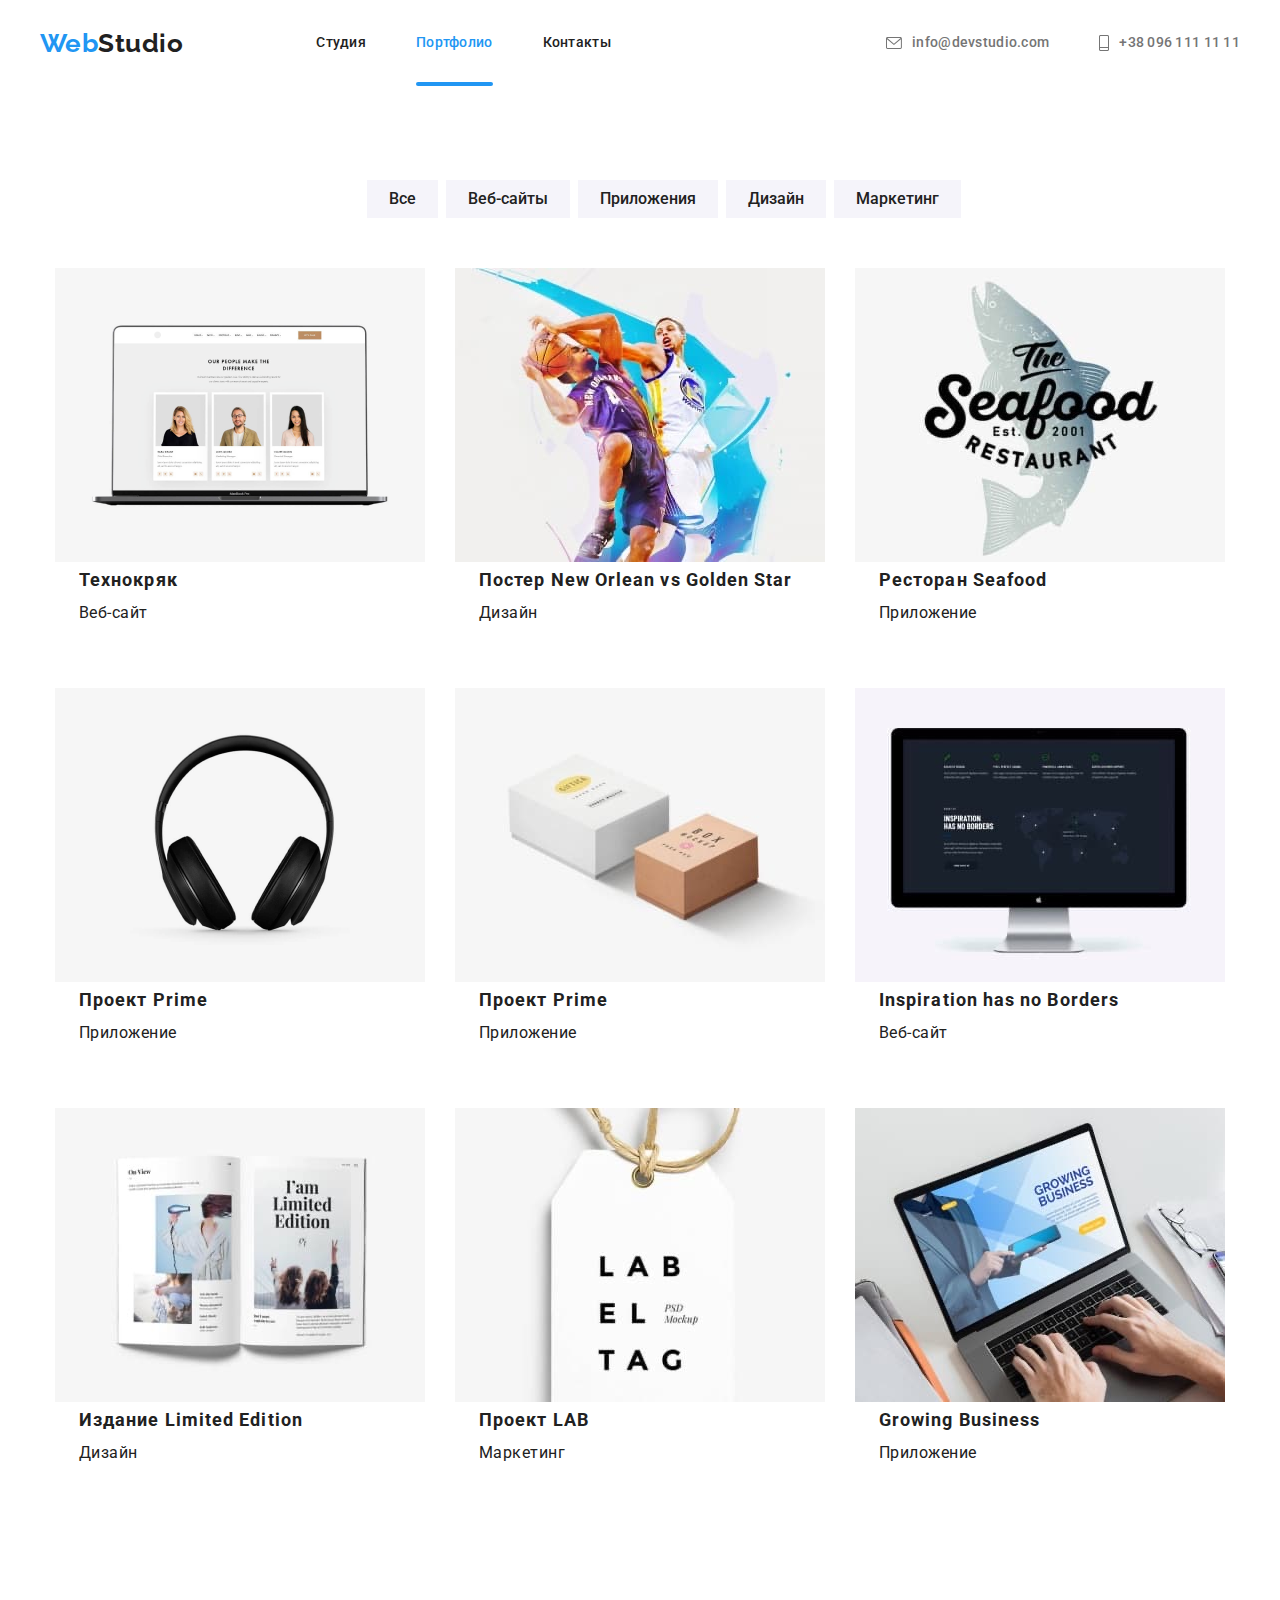
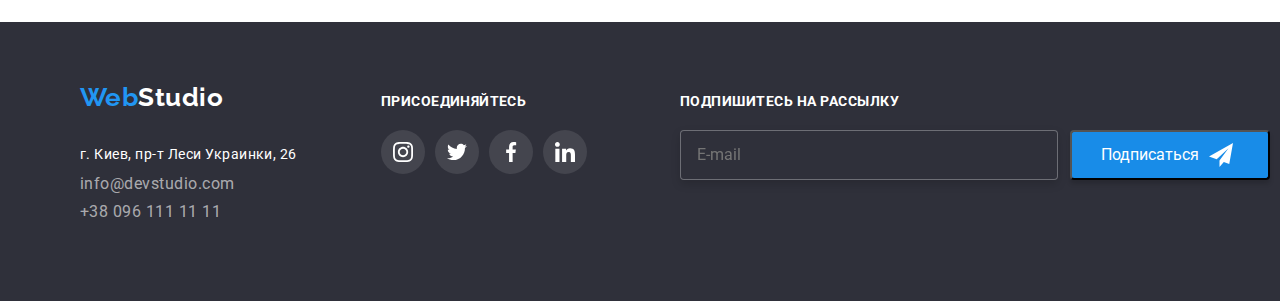
==== commit 58e6a25f: "В файле index.html подключен минифицированный файл стилей main.min.css из папки css." ====
--- a/portfolio.html
+++ b/portfolio.html
@@ -9,8 +9,8 @@
       rel="stylesheet"
     />
     <link rel="stylesheet" href="./css/normalize.css" />
-    <link rel="stylesheet" href="./css/style.css" />
     <link rel="stylesheet" href="./dist/css/main.min.css" />
+    <link rel="stylesheet" href="./css/main.css" />
   </head>
   <body>
     <!-- Header -->
--- a/css/main.css
+++ b/css/main.css
@@ -0,0 +1,1101 @@
+ul {
+  list-style: none;
+  text-decoration: none;
+  margin-top: 0;
+  margin-bottom: 0;
+}
+
+body {
+  background-color: #ffffff;
+  color: #212121;
+  font-family: Roboto, sans-serif;
+  letter-spacing: 0.03em;
+}
+
+img {
+  display: block;
+  max-width: 100%;
+  height: auto;
+}
+
+.flexbox {
+  display: -webkit-box;
+  display: -ms-flexbox;
+  display: flex;
+  -webkit-box-align: center;
+      -ms-flex-align: center;
+          align-items: center;
+}
+
+.alfa {
+  color: rgba(255, 255, 255, 0.6);
+  text-decoration: none;
+}
+
+a {
+  list-style: none;
+  text-decoration: none;
+}
+
+.conteiner {
+  margin-left: auto;
+  margin-right: auto;
+  width: 1200px;
+  padding-left: 15px;
+  padding-right: 15px;
+}
+
+.logo {
+  color: #212121;
+  font-family: Raleway, cursive;
+  font-weight: 700;
+  text-decoration: none;
+  font-size: 26px;
+  line-height: 1.19;
+}
+
+.logoblue {
+  color: #2196f3;
+}
+
+.site-nav {
+  display: -webkit-box;
+  display: -ms-flexbox;
+  display: flex;
+  margin-left: 93px;
+}
+
+.site-nav .item:not(:last-child) {
+  margin-right: 50px;
+}
+
+.site-nav .link {
+  display: block;
+  padding-top: 35px;
+  padding-bottom: 35px;
+  position: relative;
+  color: #212121;
+  text-decoration: none;
+  font-family: inherit;
+  font-weight: 500;
+  font-size: 14px;
+  line-height: 1.14;
+  letter-spacing: 0.02em;
+  -webkit-transition: 250ms cubic-bezier(0.4, 0, 0.2, 1);
+  transition: 250ms cubic-bezier(0.4, 0, 0.2, 1);
+}
+
+.site-nav .link:hover,
+.site-nav .link:focus {
+  color: #2196f3;
+}
+
+.site-nav .link-current {
+  color: #2196f3;
+  text-decoration: none;
+  display: inline-block;
+}
+
+.link::after {
+  content: "";
+  position: absolute;
+  left: 0;
+  bottom: 0;
+  opacity: 0;
+  display: block;
+  width: 100%;
+  height: 4px;
+  background-color: #2196f3;
+  border-radius: 2px;
+  -webkit-transition: 250ms cubic-bezier(0.4, 0, 0.2, 1);
+  transition: 250ms cubic-bezier(0.4, 0, 0.2, 1);
+}
+
+.link:hover::after,
+.link:focus::after {
+  opacity: 1;
+}
+
+.link-current.link::after {
+  opacity: 1;
+}
+
+.addres .link-addres {
+  color: #757575;
+  display: -webkit-box;
+  display: -ms-flexbox;
+  display: flex;
+  text-decoration: none;
+  font-weight: 500;
+  font-size: 14px;
+  line-height: 1.14;
+  letter-spacing: 0.02em;
+  font-style: normal;
+  -webkit-transition: 250ms cubic-bezier(0.4, 0, 0.2, 1);
+  transition: 250ms cubic-bezier(0.4, 0, 0.2, 1);
+}
+
+.link-addres {
+  display: -webkit-box;
+  display: -ms-flexbox;
+  display: flex;
+  -webkit-box-align: center;
+      -ms-flex-align: center;
+          align-items: center;
+}
+
+.link-addres:hover, .link-addres:focus {
+  color: #2196f3;
+}
+
+.link-addres:hover .hover {
+  fill: #2196f3;
+}
+
+.link-addres:hover .icon-phone {
+  fill: #2196f3;
+}
+
+.addres {
+  margin-left: auto;
+}
+
+.icon-mail {
+  width: 16px;
+  height: 12px;
+  margin-right: 10px;
+  fill: currentColor;
+}
+
+.icon-phone {
+  width: 10px;
+  height: 16px;
+  margin-right: 10px;
+  fill: currentColor;
+}
+
+.item-icon .icon-delivery {
+  display: -webkit-box;
+  display: -ms-flexbox;
+  display: flex;
+  -webkit-box-align: center;
+      -ms-flex-align: center;
+          align-items: center;
+  -webkit-box-pack: center;
+      -ms-flex-pack: center;
+          justify-content: center;
+  background-color: #f5f4fa;
+  width: 100%;
+  height: 120px;
+  margin-bottom: 30px;
+}
+
+.icon-size {
+  width: 65.32px;
+  height: 70px;
+}
+
+.icon-set {
+  width: 44px;
+  height: 44px;
+  border-radius: 50%;
+  display: -webkit-box;
+  display: -ms-flexbox;
+  display: flex;
+  -webkit-box-pack: center;
+      -ms-flex-pack: center;
+          justify-content: center;
+  -webkit-box-align: center;
+      -ms-flex-align: center;
+          align-items: center;
+  -webkit-transition: 250ms cubic-bezier(0.4, 0, 0.2, 1);
+  transition: 250ms cubic-bezier(0.4, 0, 0.2, 1);
+}
+
+.icon-set:hover, .icon-set:focus {
+  background-color: #2196f3;
+}
+
+.icon-set:hover .link-svg,
+.icon-set:focus .link-svg {
+  fill: #ffffff;
+}
+
+.hero {
+  margin-top: 0px;
+  margin-bottom: 94px;
+  padding-top: 200px;
+  padding-bottom: 200px;
+  background-color: #2f303a;
+  background-image: -webkit-gradient(linear, left top, left bottom, from(rgba(47, 48, 58, 0.4)), to(rgba(47, 48, 58, 0.4))), url(../img/work.jpeg);
+  background-image: linear-gradient(rgba(47, 48, 58, 0.4), rgba(47, 48, 58, 0.4)), url(../img/work.jpeg);
+  background-repeat: no-repeat;
+  background-size: cover;
+  background-position: center;
+  text-align: center;
+}
+
+.hero-mane {
+  margin-top: 0;
+  margin-bottom: 30;
+  color: #ffffff;
+  font-weight: 900;
+  font-size: 44px;
+  line-height: 1.36;
+  text-align: center;
+  text-transform: uppercase;
+}
+
+.button-pad {
+  padding-top: 94px;
+  padding-bottom: 50px;
+  border: none;
+}
+
+.button-text {
+  -webkit-box-align: center;
+      -ms-flex-align: center;
+          align-items: center;
+  border-radius: 4px;
+  padding: 10px 32px;
+  background-color: #2196f3;
+  color: #ffffff;
+  font-family: inherit;
+  font-weight: 700;
+  font-size: 16px;
+  line-height: 1.88;
+}
+
+.button {
+  display: -webkit-box;
+  display: -ms-flexbox;
+  display: flex;
+  -webkit-box-pack: center;
+      -ms-flex-pack: center;
+          justify-content: center;
+  -webkit-transition: 250ms cubic-bezier(0.4, 0, 0.2, 1);
+  transition: 250ms cubic-bezier(0.4, 0, 0.2, 1);
+}
+
+.button .item-btn {
+  margin-left: 8px;
+}
+
+.btn:hover,
+.btn:focus {
+  background-color: #2196f3;
+  color: #ffffff;
+}
+
+.conteiner-box {
+  padding-bottom: 94px;
+}
+
+.btn {
+  padding-top: 6px;
+  padding-bottom: 6px;
+  padding-left: 22px;
+  padding-right: 22px;
+  border: none;
+  font-weight: 500;
+  font-size: 16px;
+  line-height: 1.63;
+  background-color: #f5f4fa;
+  color: #212121;
+  -webkit-transition: 250ms cubic-bezier(0.4, 0, 0.2, 1);
+  transition: 250ms cubic-bezier(0.4, 0, 0.2, 1);
+}
+
+.backdrop {
+  position: fixed;
+  top: 0;
+  left: 0;
+  width: 100%;
+  height: 100%;
+  background-color: rgba(0, 0, 0, 0.2);
+  -webkit-transition: 250ms cubic-bezier(0.4, 0, 0.2, 1);
+  transition: 250ms cubic-bezier(0.4, 0, 0.2, 1);
+}
+
+.backdrop.is-hidden {
+  opacity: 0;
+  pointer-events: none;
+}
+
+.modal {
+  position: absolute;
+  min-width: 528px;
+  min-height: 589px;
+  -webkit-transform: translate(-50%, -50%) scale(1);
+          transform: translate(-50%, -50%) scale(1);
+  left: 50%;
+  top: 50%;
+  background: #ffffff;
+  -webkit-box-shadow: 0px 1px 3px rgba(0, 0, 0, 0.12), 0px 1px 1px rgba(0, 0, 0, 0.14), 0px 2px 1px rgba(0, 0, 0, 0.2);
+          box-shadow: 0px 1px 3px rgba(0, 0, 0, 0.12), 0px 1px 1px rgba(0, 0, 0, 0.14), 0px 2px 1px rgba(0, 0, 0, 0.2);
+  border-radius: 4px;
+  -webkit-transition: -webkit-transform 250ms cubic-bezier(0.4, 0, 0.2, 1);
+  transition: -webkit-transform 250ms cubic-bezier(0.4, 0, 0.2, 1);
+  transition: transform 250ms cubic-bezier(0.4, 0, 0.2, 1);
+  transition: transform 250ms cubic-bezier(0.4, 0, 0.2, 1), -webkit-transform 250ms cubic-bezier(0.4, 0, 0.2, 1);
+}
+
+.close-button {
+  position: absolute;
+  width: 30px;
+  height: 30px;
+  display: -webkit-box;
+  display: -ms-flexbox;
+  display: flex;
+  -webkit-box-align: center;
+      -ms-flex-align: center;
+          align-items: center;
+  -webkit-box-pack: center;
+      -ms-flex-pack: center;
+          justify-content: center;
+  top: 8px;
+  right: 8px;
+  background: #ffffff;
+  border: 1px solid #212121;
+  border-radius: 50%;
+}
+
+.icon-name-form {
+  -webkit-transition: fill 250ms cubic-bezier(0.4, 0, 0.2, 1);
+  transition: fill 250ms cubic-bezier(0.4, 0, 0.2, 1);
+  position: absolute;
+  top: 50%;
+  -webkit-transform: translateY(-25%);
+          transform: translateY(-25%);
+  display: inline-block;
+  left: 13.5px;
+  width: 18px;
+  height: 18px;
+  fill: #212121;
+}
+
+.form {
+  margin: 40px;
+  width: 448px;
+}
+
+.form-text {
+  display: block;
+  text-align: center;
+  margin-bottom: 12px;
+  font-size: 20px;
+  font-weight: 700;
+  line-height: 1.15;
+  color: #212121;
+  width: 448px;
+}
+
+.form-field {
+  position: relative;
+  display: -webkit-box;
+  display: -ms-flexbox;
+  display: flex;
+  -webkit-box-orient: vertical;
+  -webkit-box-direction: normal;
+      -ms-flex-direction: column;
+          flex-direction: column;
+}
+
+.form-input {
+  margin-bottom: 10px;
+  padding-left: 42px;
+  border: 1px solid rgba(33, 33, 33, 0.2);
+  border-radius: 4px;
+  height: 36px;
+  -webkit-transition: border-color var(--color-icon);
+  transition: border-color var(--color-icon);
+  outline: none;
+  width: 402px;
+  resize: none;
+}
+
+.form-label {
+  font-size: 12px;
+  line-height: 1.17;
+  margin-bottom: 4px;
+  letter-spacing: 0.01em;
+  color: #757575;
+}
+
+.form-field input::-webkit-input-placeholder {
+  font-size: 14px;
+  line-height: 1.14;
+  letter-spacing: 0.01em;
+  color: rgba(117, 117, 117, 0.5);
+}
+
+.form-field input:-ms-input-placeholder {
+  font-size: 14px;
+  line-height: 1.14;
+  letter-spacing: 0.01em;
+  color: rgba(117, 117, 117, 0.5);
+}
+
+.form-field input::-ms-input-placeholder {
+  font-size: 14px;
+  line-height: 1.14;
+  letter-spacing: 0.01em;
+  color: rgba(117, 117, 117, 0.5);
+}
+
+.form-field input::placeholder {
+  font-size: 14px;
+  line-height: 1.14;
+  letter-spacing: 0.01em;
+  color: rgba(117, 117, 117, 0.5);
+}
+
+.form-input:focus {
+  border-color: #2196f3;
+}
+
+.form-input:focus ~ .icon-name-form {
+  fill: #2196f3;
+}
+
+.form-input:focus,
+.form-comment:focus {
+  border-color: #2196f3;
+}
+
+.form-comment {
+  width: 428px;
+  margin-bottom: 25px;
+  padding-left: 16px;
+  padding-top: 12px;
+  height: 104px;
+  border: 1px solid rgba(33, 33, 33, 0.2);
+  border-radius: 4px;
+  resize: none;
+  outline: none;
+  -webkit-transition: border-color var(--transition);
+  transition: border-color var(--transition);
+}
+
+.close-button-hover {
+  width: 18px;
+  height: 17px;
+}
+
+.close-button-hover {
+  fill: #000000;
+  -webkit-transition-property: fill;
+  transition-property: fill;
+  -webkit-transition: 250ms cubic-bezier(0.4, 0, 0.2, 1);
+  transition: 250ms cubic-bezier(0.4, 0, 0.2, 1);
+}
+
+.close-button:focus svg,
+.close-button:hover svg {
+  fill: #2196f3;
+}
+
+.form-button {
+  width: 200px;
+  height: 50px;
+  margin-left: 50%;
+  -webkit-transform: translateX(-50%);
+          transform: translateX(-50%);
+  border: none;
+  font-weight: 700;
+  font-size: 16px;
+  line-height: 1.87;
+  text-align: center;
+  letter-spacing: 0.06em;
+  color: #ffffff;
+  background: #2196f3;
+  -webkit-box-shadow: 0px 4px 4px rgba(0, 0, 0, 0.15);
+          box-shadow: 0px 4px 4px rgba(0, 0, 0, 0.15);
+  border-radius: 4px;
+  cursor: pointer;
+}
+
+.checkbox {
+  /* -webkit-appearance: none;
+    -moz-appearance: none;
+    appearance: none; */
+  position: absolute;
+  width: 1px;
+  height: 1px;
+  margin: -1px;
+  border: 0;
+  padding: 0;
+  clip: rect(0 0 0 0);
+  overflow: hidden;
+}
+
+.form-checkbox {
+  display: -webkit-box;
+  display: -ms-flexbox;
+  display: flex;
+  margin-bottom: 30px;
+  -webkit-box-align: center;
+      -ms-flex-align: center;
+          align-items: center;
+}
+
+.checkbox {
+  width: 16px;
+  height: 15px;
+}
+
+.checkbox-icon {
+  width: 12px;
+  height: 11px;
+  margin-right: 7px;
+  margin-left: 14px;
+  border: 2px solid #212121;
+  border-radius: 4px;
+}
+
+.checkbox:checked + .checkbox-icon {
+  border-color: #2196f3;
+  background-color: #2196f3;
+  background-image: url(../img/icon-check.svg);
+  background-origin: border-box;
+}
+
+.text-checkbox {
+  font-size: 14px;
+  line-height: 1.71;
+}
+
+.auth-nav {
+  display: -webkit-box;
+  display: -ms-flexbox;
+  display: flex;
+}
+
+.auth-nav .item + .item {
+  margin-left: 50px;
+}
+
+.work-list-title {
+  position: absolute;
+  width: 100%;
+  bottom: 0%;
+  margin-top: 0px;
+  margin-bottom: 0px;
+  padding-top: 27px;
+  padding-bottom: 27px;
+  color: #ffffff;
+  background-color: rgba(47, 48, 58, 0.8);
+  font-weight: 700;
+  font-size: 14px;
+  line-height: 1.14;
+  text-align: center;
+  letter-spacing: 0.03em;
+  text-transform: uppercase;
+}
+
+.project-group {
+  position: relative;
+}
+
+.conteiner-work {
+  display: -webkit-box;
+  display: -ms-flexbox;
+  display: flex;
+  -ms-flex-wrap: wrap;
+      flex-wrap: wrap;
+}
+
+.work-list {
+  width: calc((100% - 60px) / 3);
+  margin-right: 30px;
+}
+
+.work-list:nth-child(3n) {
+  margin-right: 0px;
+}
+
+.people {
+  display: -webkit-box;
+  display: -ms-flexbox;
+  display: flex;
+  -webkit-box-pack: center;
+      -ms-flex-pack: center;
+          justify-content: center;
+}
+
+.working {
+  text-align: center;
+  padding-bottom: 30px;
+  background-color: #ffffff;
+  -webkit-box-shadow: 0px 1px 3px rgba(0, 0, 0, 0.12), 0px 1px 1px rgba(0, 0, 0, 0.14), 0px 2px 1px rgba(0, 0, 0, 0.2);
+          box-shadow: 0px 1px 3px rgba(0, 0, 0, 0.12), 0px 1px 1px rgba(0, 0, 0, 0.14), 0px 2px 1px rgba(0, 0, 0, 0.2);
+  border-radius: 0px 0px 4px 4px;
+}
+
+.working:not(:last-child) {
+  margin-right: 30px;
+}
+
+.icon-svg {
+  display: -webkit-box;
+  display: -ms-flexbox;
+  display: flex;
+  -webkit-box-pack: center;
+      -ms-flex-pack: center;
+          justify-content: center;
+  padding-left: 0;
+  -webkit-transition: 250ms cubic-bezier(0.4, 0, 0.2, 1);
+  transition: 250ms cubic-bezier(0.4, 0, 0.2, 1);
+}
+
+.icon-svg:not(:last-child) {
+  margin-right: 10px;
+}
+
+.link-svg {
+  fill: #afb1b8;
+  width: 20px;
+  height: 20px;
+  -webkit-transition: 250ms cubic-bezier(0.4, 0, 0.2, 1);
+  transition: 250ms cubic-bezier(0.4, 0, 0.2, 1);
+}
+
+.title {
+  font-style: normal;
+  font-weight: 700;
+  font-size: 36px;
+  line-height: 1.17;
+  text-align: center;
+  margin-top: 0;
+  margin-bottom: 50px;
+  margin-left: auto;
+  margin-right: auto;
+}
+
+.title-features {
+  font-weight: 700;
+  font-size: 16px;
+  line-height: 16px;
+  letter-spacing: 1.14;
+  text-transform: uppercase;
+  margin-top: 0px;
+  margin-bottom: 10px;
+}
+
+.text {
+  color: #757575;
+  font-family: Roboto;
+  font-size: 14px;
+  line-height: 1.71;
+  letter-spacing: 0.03em;
+  margin-top: 0px;
+}
+
+.title-name {
+  color: #212121;
+  font-weight: 500;
+  margin-top: 0px;
+  margin-bottom: 10px;
+  padding-top: 30px;
+  font-size: 16px;
+  line-height: 1.18;
+  letter-spacing: 0.03em;
+}
+
+.text-work {
+  color: #757575;
+  margin-top: 0px;
+  margin-top: 0;
+  margin-bottom: 16px;
+  font-size: 16px;
+  font-weight: 400;
+  line-height: 1.19;
+  letter-spacing: 0.03em;
+}
+
+.title-name .text-work {
+  font-size: 16px;
+  line-height: 1.19;
+  text-align: center;
+  letter-spacing: 0.03em;
+}
+
+.features {
+  width: 1170px;
+  margin-left: auto;
+  margin-right: auto;
+}
+
+.features {
+  display: -webkit-box;
+  display: -ms-flexbox;
+  display: flex;
+  -ms-flex-wrap: wrap;
+      flex-wrap: wrap;
+  padding: 0;
+}
+
+.features-item {
+  display: -webkit-box;
+  display: -ms-flexbox;
+  display: flex;
+}
+
+.features-item .item {
+  width: 270px;
+}
+
+.features-item .item-icon:not(:last-child) {
+  margin-right: 30px;
+}
+
+.features .title {
+  color: #212121;
+}
+
+.features .item-box {
+  width: calc((100% - 60px) / 3);
+  margin-right: 30px;
+  margin-bottom: 30px;
+}
+
+.item-box:nth-child(3n) {
+  margin-right: 0px;
+}
+
+.item-box:hover {
+  -webkit-box-shadow: 0px 1px 1px rgba(0, 0, 0, 0.12), 0px 4px 4px rgba(0, 0, 0, 0.06), 1px 4px 6px rgba(0, 0, 0, 0.16);
+          box-shadow: 0px 1px 1px rgba(0, 0, 0, 0.12), 0px 4px 4px rgba(0, 0, 0, 0.06), 1px 4px 6px rgba(0, 0, 0, 0.16);
+}
+
+.features-tex {
+  margin-left: 24px;
+}
+
+.icon-client:not(:last-child) {
+  margin-right: 30px;
+}
+
+.icon-hover-link {
+  background-color: #ffffff;
+  display: -webkit-box;
+  display: -ms-flexbox;
+  display: flex;
+  -webkit-box-pack: center;
+      -ms-flex-pack: center;
+          justify-content: center;
+  -webkit-box-align: center;
+      -ms-flex-align: center;
+          align-items: center;
+  width: 170px;
+  height: 90px;
+  border: 1px solid #afb1b8;
+  border-radius: 4px;
+  margin-bottom: 94px;
+  -webkit-transition: 250ms cubic-bezier(0.4, 0, 0.2, 1);
+  transition: 250ms cubic-bezier(0.4, 0, 0.2, 1);
+}
+
+.icon-hover-link:hover,
+.icon-hover-link:focus {
+  border: 1px solid #2196f3;
+}
+
+.clients-icon {
+  fill: #afb1b8;
+  -webkit-transition: 250ms cubic-bezier(0.4, 0, 0.2, 1);
+  transition: 250ms cubic-bezier(0.4, 0, 0.2, 1);
+}
+
+.icon-hover-link:hover .clients-icon {
+  fill: #2196f3;
+}
+
+.features-tex {
+  margin-left: 24px;
+}
+
+.poster-name {
+  margin-top: 0px;
+  margin-bottom: 0px;
+  color: #212121;
+  font-weight: 400;
+  font-size: 16px;
+  line-height: 1.88;
+  letter-spacing: 0.03em;
+}
+
+.poster-name:nth-last-child(-n + 3),
+.item-box:nth-last-child(-n + 3) {
+  margin-bottom: 30px;
+}
+
+.poster {
+  margin-top: 0;
+  margin-bottom: 0;
+  color: #212121;
+  font-weight: 700;
+  font-size: 18px;
+  line-height: 2;
+  letter-spacing: 0.06em;
+}
+
+.poster-name {
+  margin-bottom: 30px;
+}
+
+.section-comand {
+  background-color: #f5f4fa;
+  padding-top: 94px;
+  padding-bottom: 94px;
+}
+
+.section-comand {
+  font-size: 36px;
+  line-height: 1.17;
+  letter-spacing: 0.03em;
+  margin-top: 0px;
+  margin-bottom: 50px;
+}
+
+.section-title {
+  color: #212121;
+}
+
+.section {
+  margin-bottom: 94px;
+}
+
+.section.no-padding {
+  padding-top: 0px;
+  padding-bottom: 0px;
+}
+
+.background-footer {
+  background-color: #2f303a;
+  padding-top: 60px;
+  padding-bottom: 60px;
+}
+
+.footer-flexbox {
+  display: -webkit-box;
+  display: -ms-flexbox;
+  display: flex;
+  -webkit-box-align: baseline;
+      -ms-flex-align: baseline;
+          align-items: baseline;
+}
+
+.footer-maps {
+  display: block;
+  margin-right: 70px;
+}
+
+.adress-maps {
+  margin-bottom: 20px;
+  display: block;
+  color: #ffffff;
+  font-style: normal;
+}
+
+.logowhait {
+  color: #ffffff;
+}
+
+.norm {
+  display: inline-block;
+  margin: 0;
+  margin-bottom: 20px;
+}
+
+.info {
+  display: block;
+  margin-bottom: 9px;
+}
+
+.info-footer {
+  font-size: 14px;
+  line-height: 24px;
+  margin-bottom: 9px;
+  margin-top: 0;
+}
+
+.contaks {
+  width: 231px;
+}
+
+.footer-icon {
+  display: block;
+  margin-right: 93px;
+}
+
+.footer-icon-set {
+  background-color: rgba(255, 255, 255, 0.1);
+}
+
+.footer-link-svg {
+  fill: #ffffff;
+}
+
+.icon-svg-list:not(:last-child) {
+  margin-right: 10px;
+}
+
+.form-checkbox a {
+  margin-left: 3px;
+  -webkit-text-decoration-line: underline;
+          text-decoration-line: underline;
+  color: #2196f3;
+}
+
+.title-icon {
+  display: -webkit-box;
+  display: -ms-flexbox;
+  display: flex;
+  -webkit-box-align: baseline;
+      -ms-flex-align: baseline;
+          align-items: baseline;
+  font-size: 14px;
+  line-height: 1.14;
+  letter-spacing: 0.03em;
+  text-transform: uppercase;
+  color: #ffffff;
+  margin-top: 0;
+  margin-bottom: 20px;
+}
+
+.form-footer {
+  display: -webkit-box;
+  display: -ms-flexbox;
+  display: flex;
+}
+
+.mail-footer {
+  padding-left: 16px;
+  margin-right: 12px;
+  width: 358px;
+  border: 1px solid rgba(255, 255, 255, 0.3);
+  border-radius: 4px;
+  -webkit-filter: drop-shadow(0px 4px 4px rgba(0, 0, 0, 0.15));
+          filter: drop-shadow(0px 4px 4px rgba(0, 0, 0, 0.15));
+  background-color: #2f303a;
+}
+
+.mail-footer ::-webkit-input-placeholder {
+  color: rgba(255, 255, 255, 0.6);
+}
+
+.mail-footer :-ms-input-placeholder {
+  color: rgba(255, 255, 255, 0.6);
+}
+
+.mail-footer ::-ms-input-placeholder {
+  color: rgba(255, 255, 255, 0.6);
+}
+
+.mail-footer ::placeholder {
+  color: rgba(255, 255, 255, 0.6);
+}
+
+.footer-mail-text {
+  display: block;
+  margin-bottom: 20px;
+  color: #ffffff;
+  font-size: 14px;
+  line-height: 1.14;
+  text-transform: uppercase;
+}
+
+.icon-telega {
+  width: 24px;
+  height: 24px;
+  margin-left: 10px;
+  fill: #ffffff;
+}
+
+.button-form {
+  display: -webkit-box;
+  display: -ms-flexbox;
+  display: flex;
+  -webkit-box-align: center;
+      -ms-flex-align: center;
+          align-items: center;
+  margin: 0;
+  padding-right: 28px;
+  padding-left: 29px;
+  width: 200px;
+  height: 50px;
+  background: #188CE8;
+  color: #ffffff;
+  -webkit-box-shadow: 0px 4px 4px rgba(0, 0, 0, 0.15);
+          box-shadow: 0px 4px 4px rgba(0, 0, 0, 0.15);
+  border-radius: 4px;
+}
+
+.poster__overlay {
+  position: relative;
+  overflow: hidden;
+}
+
+.item-box:hover,
+.item-box:focus {
+  -webkit-box-shadow: 0px 1px 1px rgba(0, 0, 0, 0.12), 0px 4px 4px rgba(0, 0, 0, 0.06), 1px 4px 6px rgba(0, 0, 0, 0.16);
+          box-shadow: 0px 1px 1px rgba(0, 0, 0, 0.12), 0px 4px 4px rgba(0, 0, 0, 0.06), 1px 4px 6px rgba(0, 0, 0, 0.16);
+}
+
+.item-box:hover .text-overlay,
+.item-box a:focus .text-overlay {
+  -webkit-transform: translateY(0%);
+          transform: translateY(0%);
+  -webkit-transition: 250ms cubic-bezier(0.4, 0, 0.2, 1), -webkit-box-shadow 250ms cubic-bezier(0.4, 0, 0.2, 1);
+  transition: 250ms cubic-bezier(0.4, 0, 0.2, 1), -webkit-box-shadow 250ms cubic-bezier(0.4, 0, 0.2, 1);
+  transition: 250ms cubic-bezier(0.4, 0, 0.2, 1), box-shadow 250ms cubic-bezier(0.4, 0, 0.2, 1);
+  transition: 250ms cubic-bezier(0.4, 0, 0.2, 1), box-shadow 250ms cubic-bezier(0.4, 0, 0.2, 1), -webkit-box-shadow 250ms cubic-bezier(0.4, 0, 0.2, 1);
+  opacity: 1;
+}
+
+.text-overlay {
+  position: absolute;
+  top: 0;
+  left: 0;
+  width: 100%;
+  height: 100%;
+  color: #ffffff;
+  background-color: rgba(33, 150, 243, 0.9);
+  -webkit-transform: translateY(100%);
+          transform: translateY(100%);
+  opacity: 0;
+}
+
+.text-hover-portfolio {
+  margin-top: 0px;
+  margin-bottom: 0px;
+  padding-top: 63px;
+  padding-right: 24px;
+  padding-bottom: 63px;
+  padding-left: 24px;
+  color: #ffffff;
+  font-weight: 400;
+  font-size: 18px;
+  line-height: 1.56;
+  letter-spacing: 0.03em;
+}
+
+.text-overlay {
+  position: absolute;
+  top: 0;
+  left: 0;
+  width: 100%;
+  height: 100%;
+  background-color: rgba(33, 150, 243, 0.9);
+  opacity: 0;
+  -webkit-transform: translateY(50%);
+          transform: translateY(50%);
+  -webkit-transition: 250ms cubic-bezier(0.4, 0, 0.2, 1);
+  transition: 250ms cubic-bezier(0.4, 0, 0.2, 1);
+}
+
+.features .link:hover .text-hover-portfolio {
+  opacity: 1;
+}
+/*# sourceMappingURL=main.css.map */